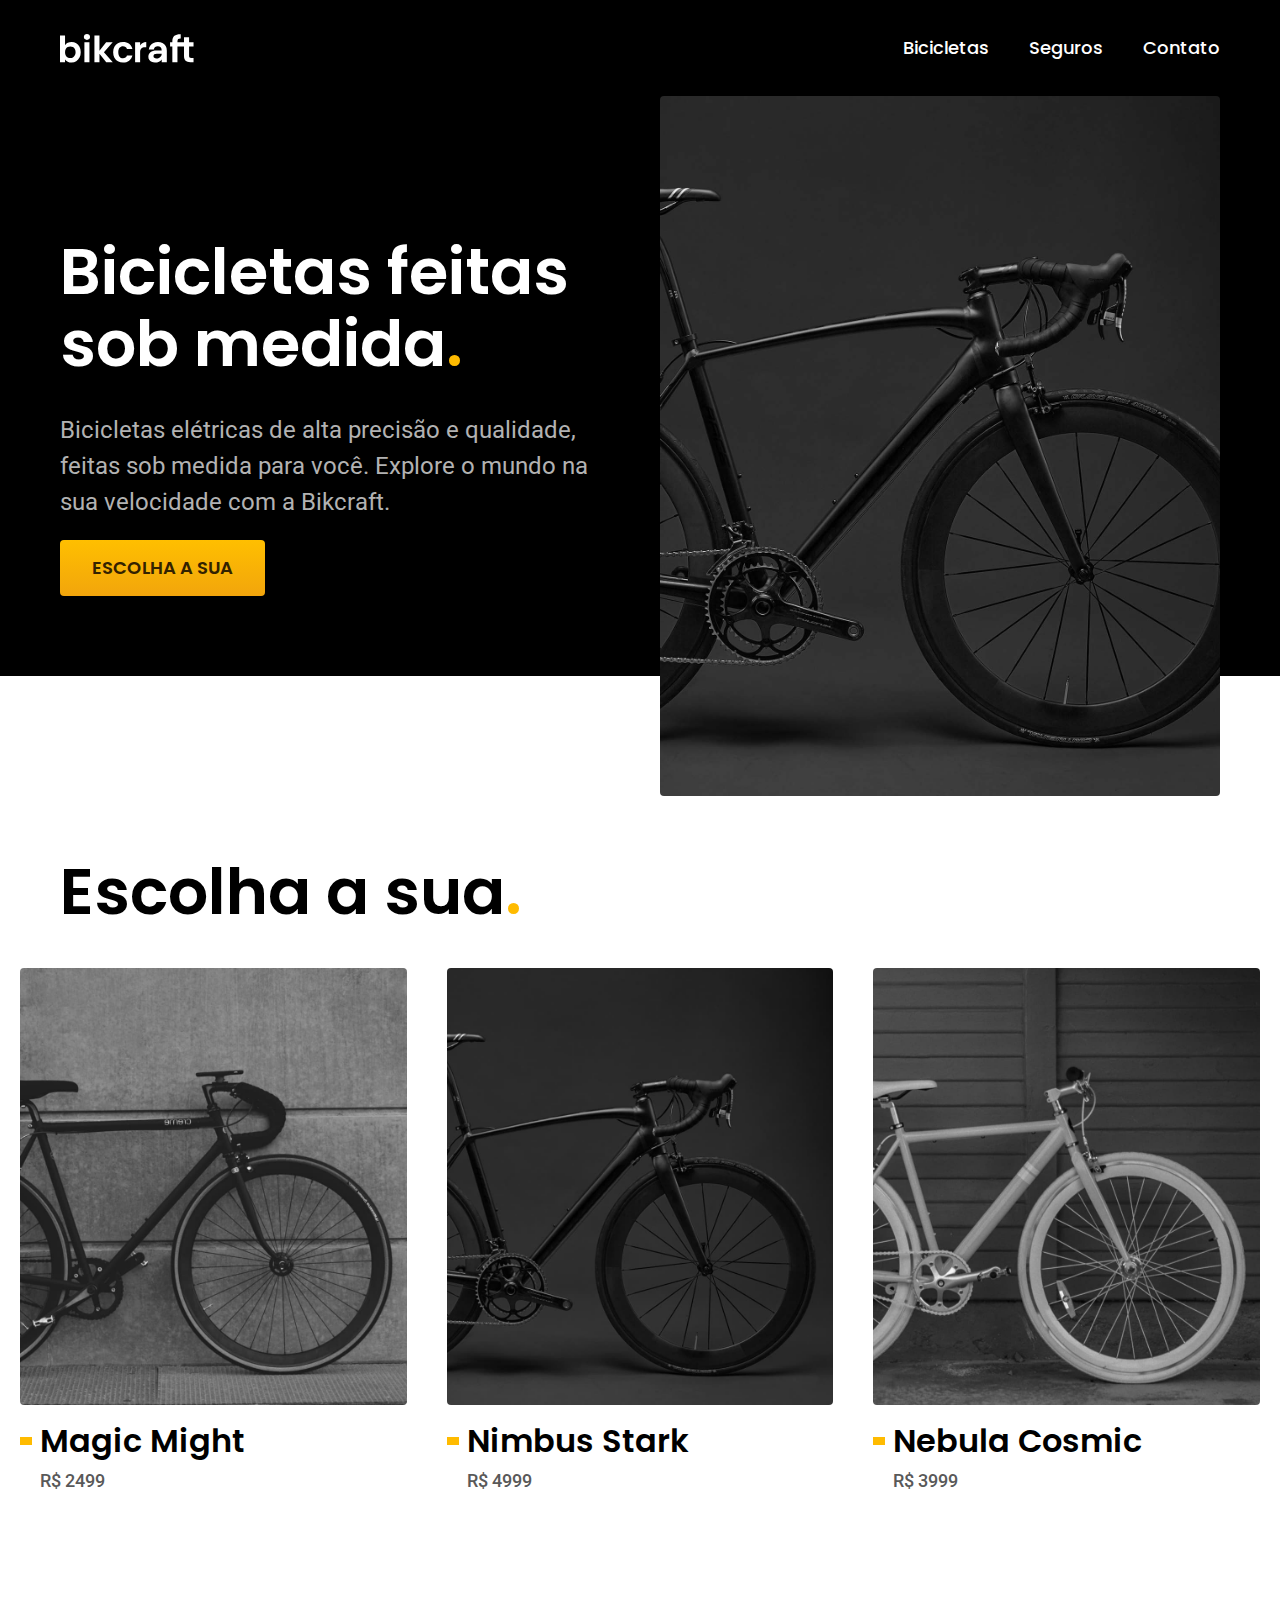
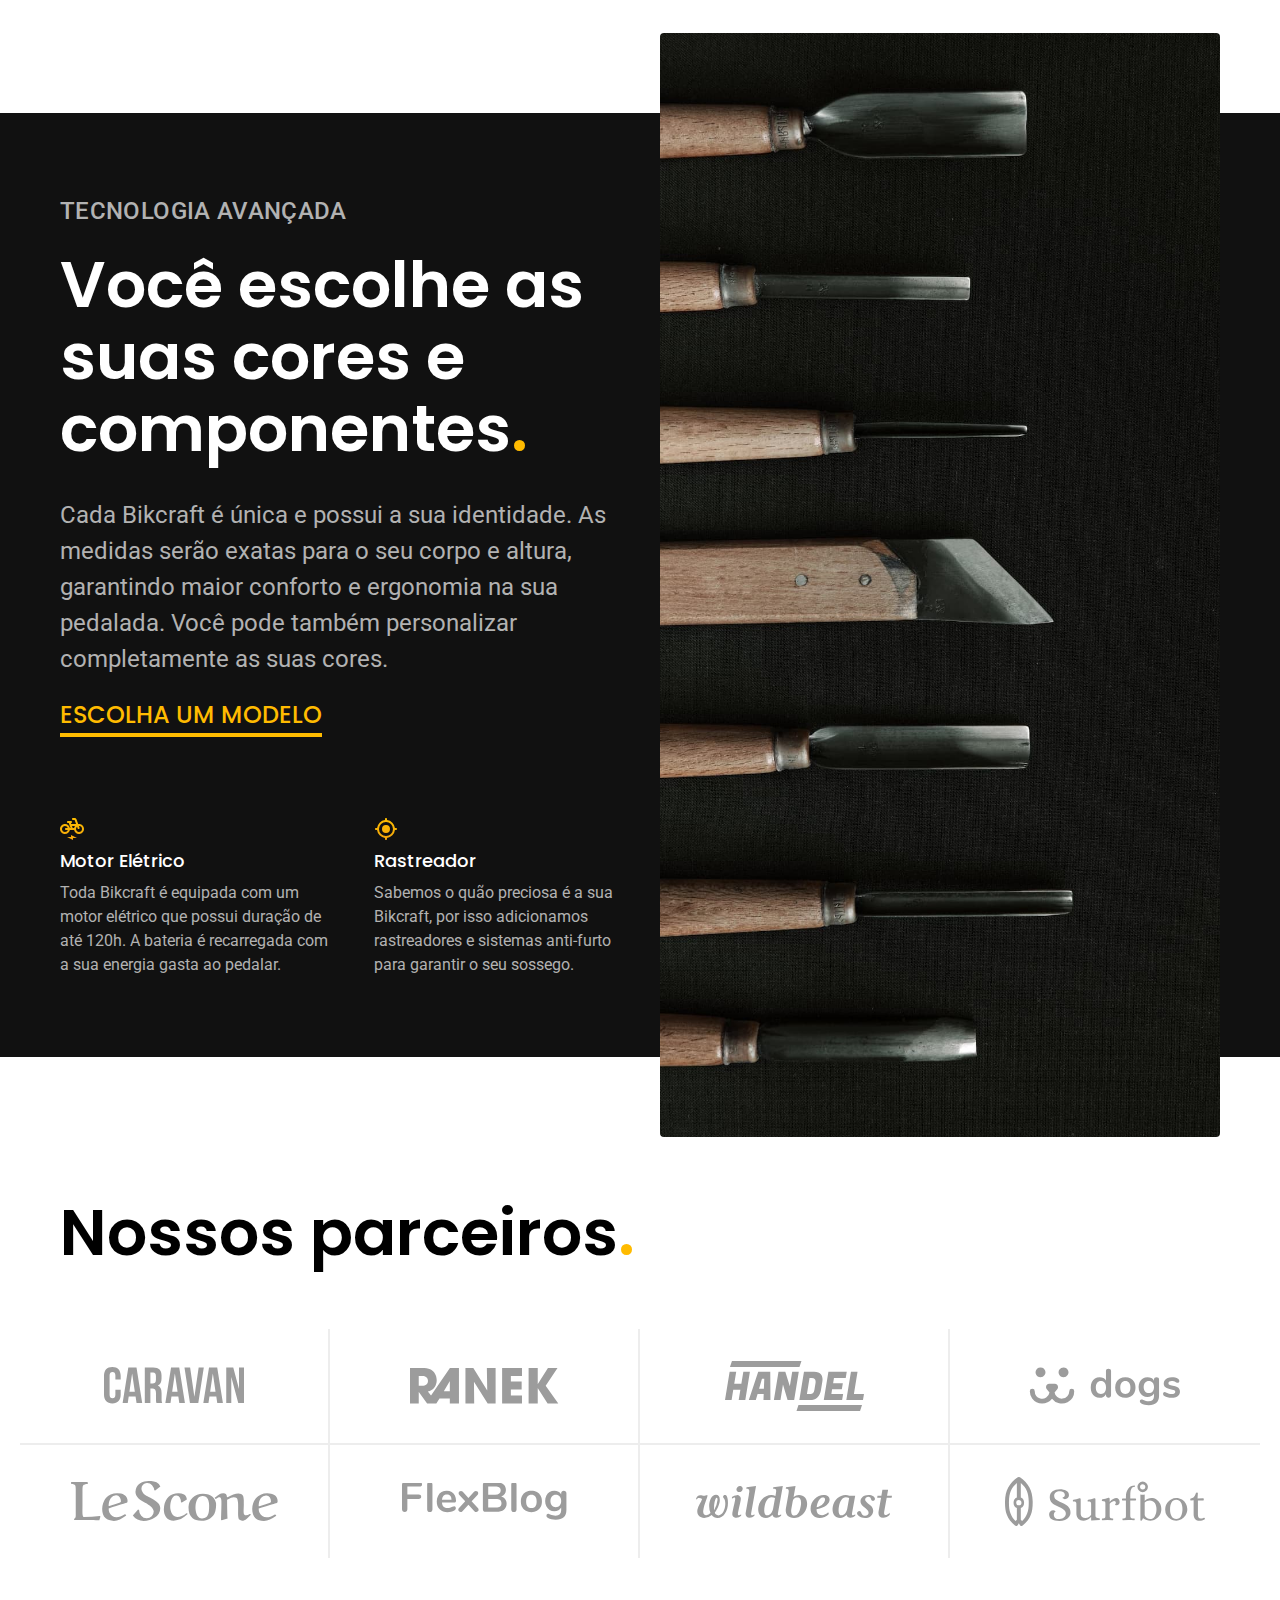
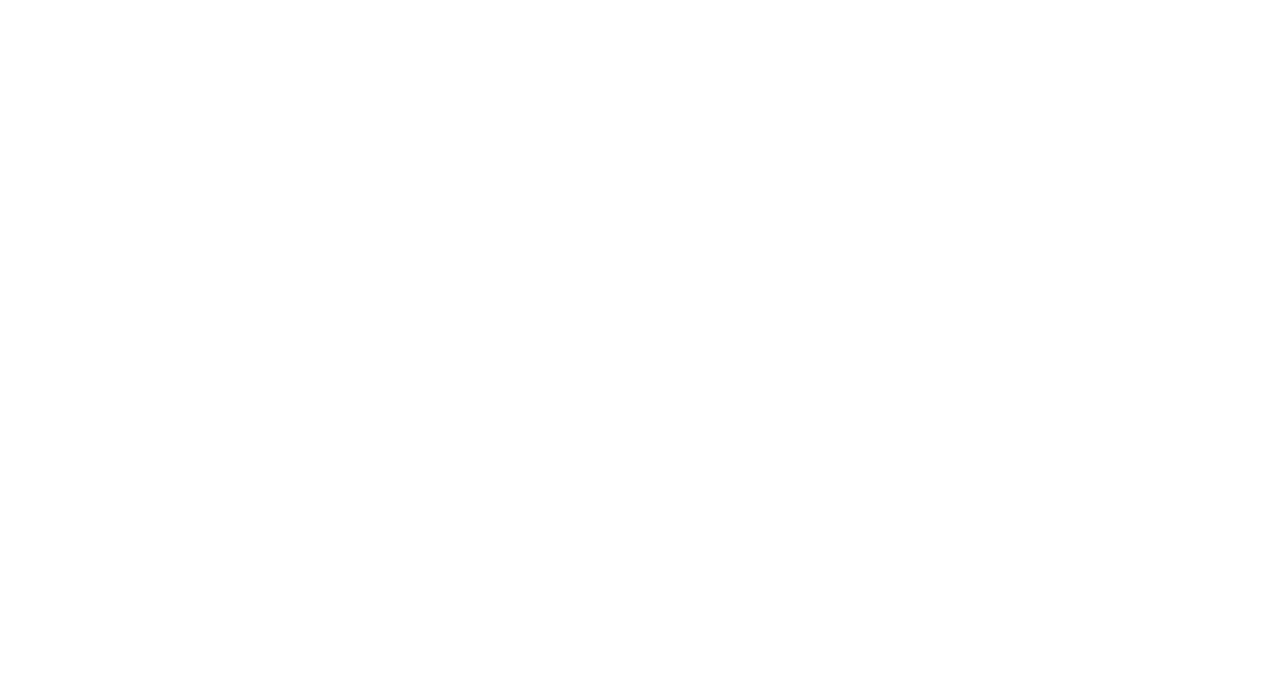
==== index.html @ 666e54af "finalização da seção parceiros e adição da folha partners.css" ====
<!DOCTYPE html>
<html lang="pt-br">
<head>
  <meta charset="UTF-8">
  <meta http-equiv="X-UA-Compatible" content="IE=edge">
  <meta name="viewport" content="width=device-width, initial-scale=1.0">

  <meta name="description" content="Bicicletas elétricas de alta precisão e qualidade, feitas sob medida para o cliente. Explore o mundo na sua velocidade com a Bikcraft.">
  <title>Bikcraft - Bicicletas Elétricas</title>


  <link rel="stylesheet" href="css/style.css">
  <link rel="preconnect" href="https://fonts.googleapis.com">
  <link rel="preconnect" href="https://fonts.gstatic.com" crossorigin>
  <link href="https://fonts.googleapis.com/css2?family=Poppins:wght@400;600&family=Roboto:wght@400;500&display=swap" rel="stylesheet">
</head>
<body>
  <header class="header--bg">
    <div class="header--container layout--alignment">
      <a href="./">
        <img class="header__logo" src="img/bikcraft.svg" alt="logo da marca Bikcraft">
      </a>
      <nav class="nav" aria-label="primaria">
        <ul class="nav__menu font-1-m color-0">
          <li><a class="nav__items" href="">Bicicletas</a></li>
          <li><a class="nav__items" href="">Seguros</a></li>
          <li><a class="nav__items" href="">Contato</a></li>
        </ul>
      </nav>
    </div>
  </header>

  <main class="main--bg">
    <div class="main--template layout--alignment">
      <div class="main__text">
        <h1 class="font-1-xxl color-0">Bicicletas feitas sob medida<span class="color-p1">.</span></h1>
        <p class="font-2-l color-5">Bicicletas elétricas de alta precisão e qualidade, feitas sob medida para você. Explore o mundo na sua velocidade com a Bikcraft.</p>
        <a class="button" href="#">Escolha a sua</a>
      </div>
      <!-- img diretamente no grid é problematico, comportamento diferente em browsers, sempre envolver com uma div ou picture -->
      <div class="main__image">
        <img src="img/fotos/introducao.jpg" alt="bicicleta elétrica preta">
      </div>
    </div>
  </main>

  <article class="bikescard">
    <h2 class="font-1-xxl layout--alignment">Escolha a sua<span class="color-p1">.</span></h2>

    <ul class="bikescard__list">
      <li>
        <a href="#">
          <img src="./img/bicicletas/magic-home.jpg" alt="bicicleta preta">
          <h3 class="font-1-xl">Magic Might</h3>
          <span class="font-2-m color-8">R$ 2499</span>
        </a>
      </li>
      <li>
        <a href="#">
          <img src="./img/bicicletas/nimbus-home.jpg" alt="bicicleta preta">
          <h3 class="font-1-xl">Nimbus Stark</h3>
          <span class="font-2-m color-8">R$ 4999</span>
        </a>
      </li>
      <li>
        <a href="#">
          <img src="./img/bicicletas/nebula-home.jpg" alt="bicicleta preta">
          <h3 class="font-1-xl">Nebula Cosmic</h3>
          <span class="font-2-m color-8">R$ 3999</span>
        </a>
      </li>
    </ul>
  </article>

  <article class="technology--bg">
    <div class="technology--grid layout--alignment">
      <div class="technology__content">
        <span class="font-2-l-b color-5">Tecnologia Avançada</span>
        <h2 class="font-1-xxl color-0">Você escolhe as suas cores e componentes<span class="color-p1">.</span></h2>
        <p class="font-2-l color-5">Cada Bikcraft é única e possui a sua identidade. As medidas serão exatas para o seu corpo e altura, garantindo maior conforto e ergonomia na sua pedalada. Você pode também personalizar completamente as suas cores.</p>
        <a href="#" class="content__link font-1-l color-p1">Escolha um modelo</a>
        <div class="content__benefits">
          <div>
            <img src="img/icones/eletrica.svg" alt="">
            <h3 class="font-1-m color-0">Motor Elétrico</h3>
            <p class="font-2-s color-5">Toda Bikcraft é equipada com um motor elétrico que possui duração de até 120h. A bateria é recarregada com a sua energia gasta ao pedalar.</p>
          </div>
          <div>
            <img src="img/icones/rastreador.svg" alt="">
            <h3 class="font-1-m color-0">Rastreador</h3>
            <p class="font-2-s color-5">Sabemos o quão preciosa é a sua Bikcraft, por isso adicionamos rastreadores e sistemas anti-furto para garantir o seu sossego.</p>
          </div>
        </div>
      </div>

      <div class="technology__img">
        <img src="img/fotos/tecnologia.jpg" alt="">
      </div>
    </div>
  </article>

  <section class="partners">
    <h2 class="font-1-xxl layout--alignment">Nossos parceiros<span class="color-p1">.</span></h2>

    <ul>
      <li><img src="img/parceiros/caravan.svg" alt="a marca caravan"></li>
      <li><img src="img/parceiros/ranek.svg" alt="a marca ranek"></li>
      <li><img src="img/parceiros/handel.svg" alt="a marca handel"></li>
      <li><img src="img/parceiros/dogs.svg" alt="a marca dogs"></li>
      <li><img src="img/parceiros/lescone.svg" alt="a marca lescone"></li>
      <li><img src="img/parceiros/flexblog.svg" alt="a marca flexblog"></li>
      <li><img src="img/parceiros/wildbeast.svg" alt="a marca wildbeast"></li>
      <li><img src="img/parceiros/surfbot.svg" alt="a marca surfbot"></li>
    </ul>
  </section>

  <section>
    
  </section>
  
</body>
</html>
---- css/style.css ----
/* Utilitários */
@import url(./utilities/colors.css);
@import url(./utilities/typography.css);
@import url(./utilities/components.css);

/* global */
@import url(./global/global.css);
@import url(./global/header.css);

/* Página index */
@import url(./home/main.css);
@import url(./home/technology.css);
@import url(home/partners.css);

/* lista de bicicletas a venda */
@import url(./bikes/bikes-list.css);
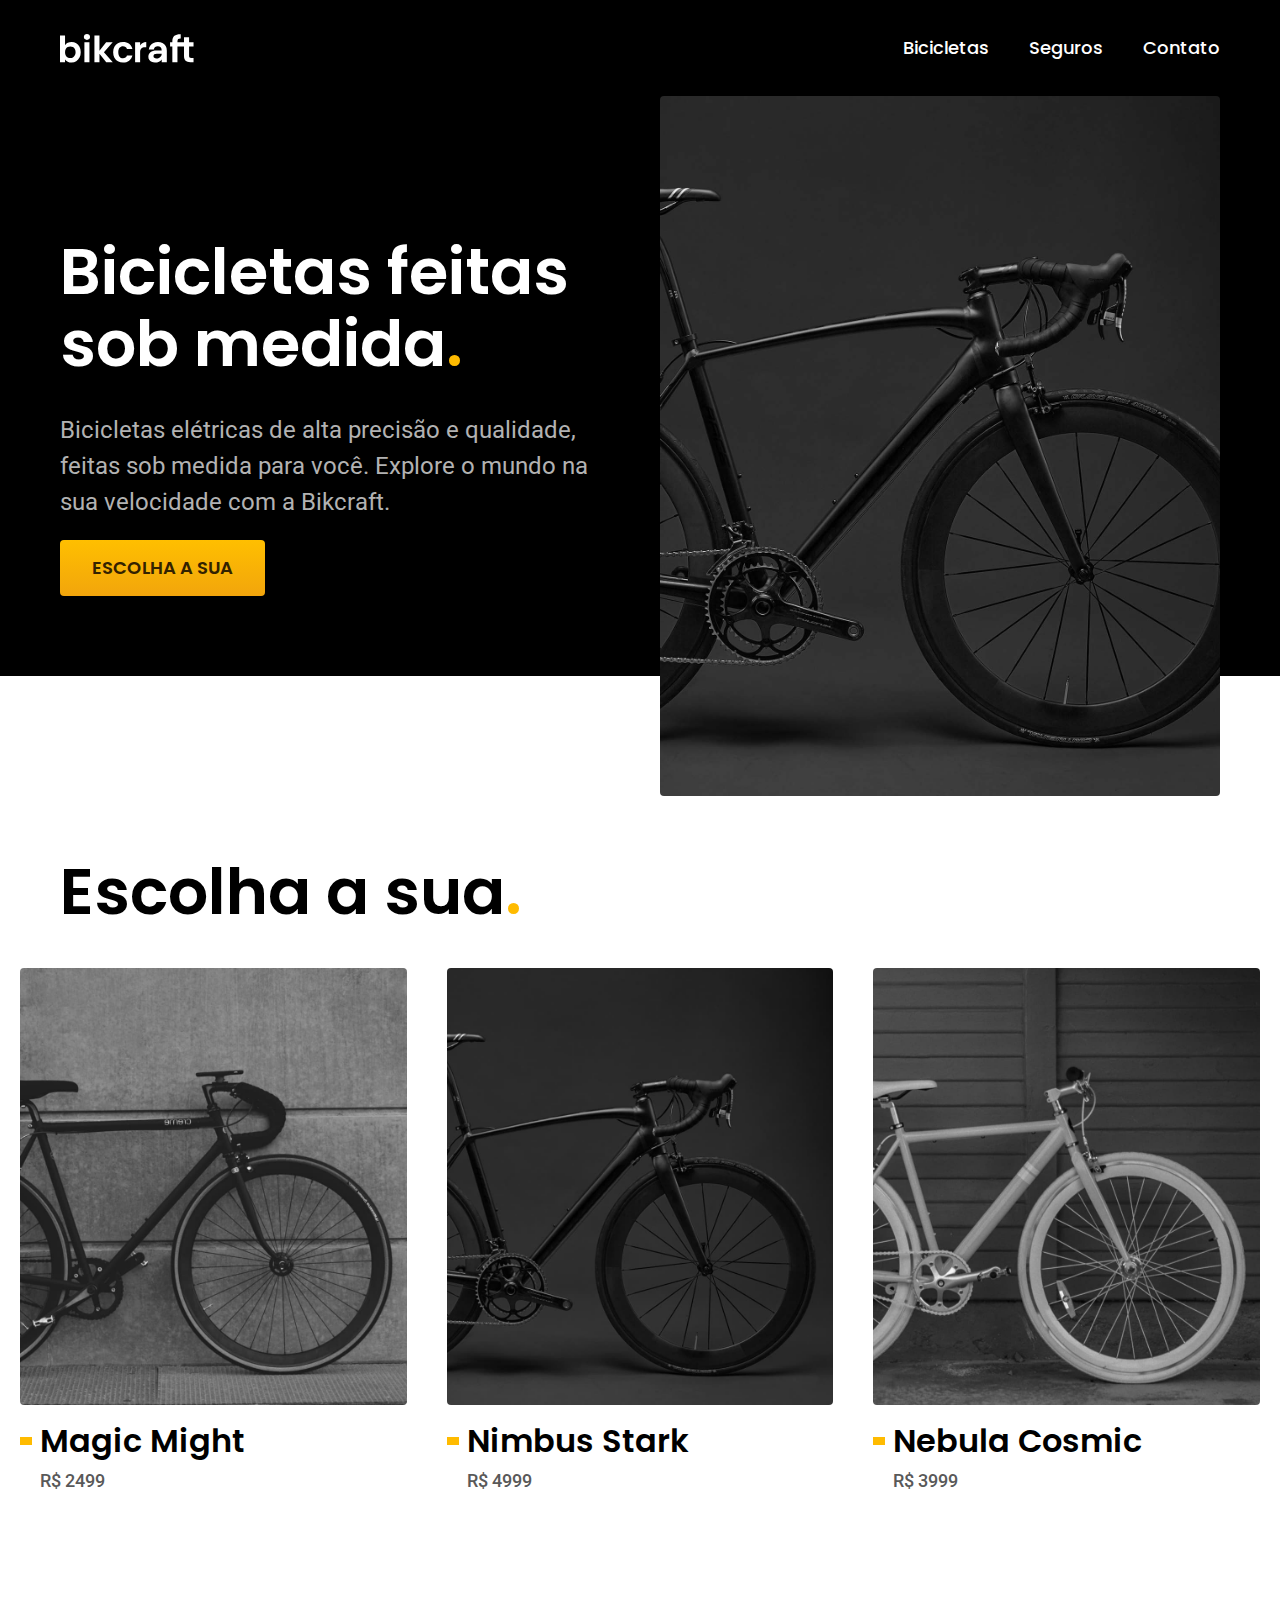
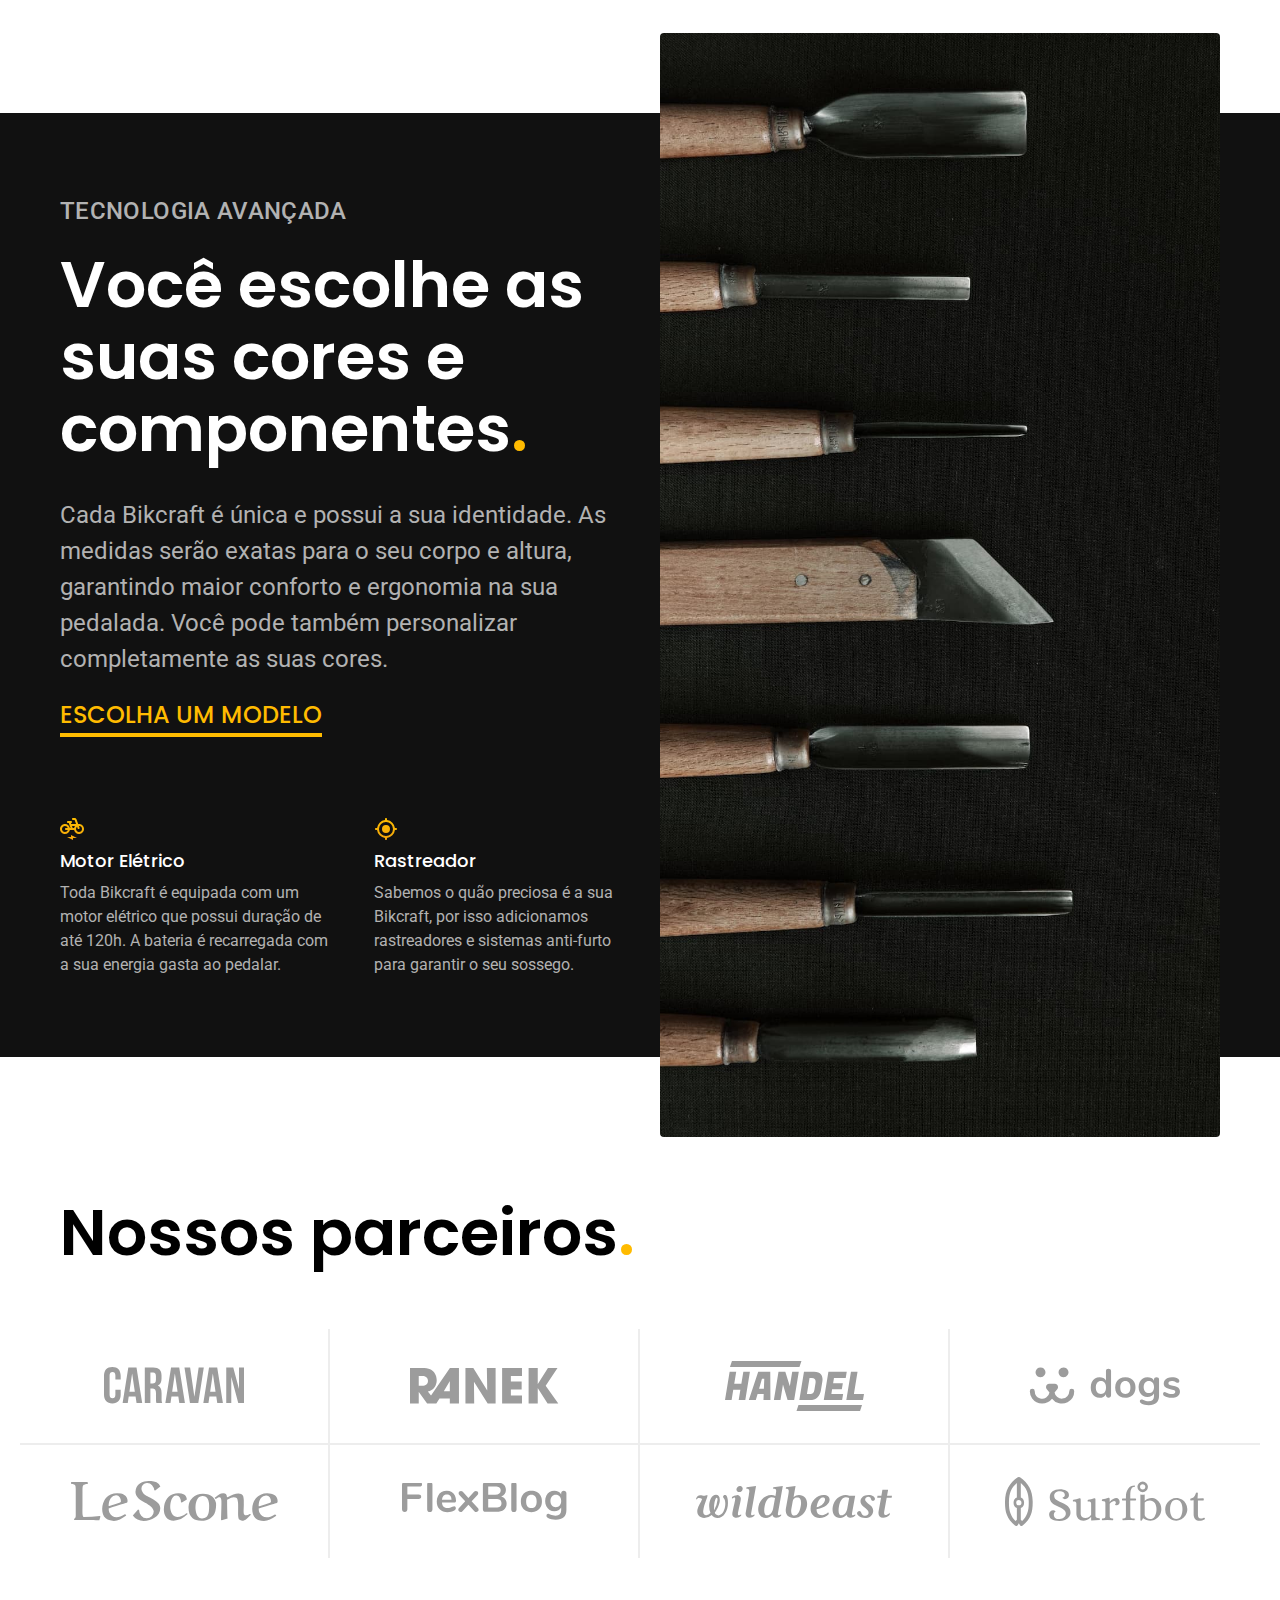
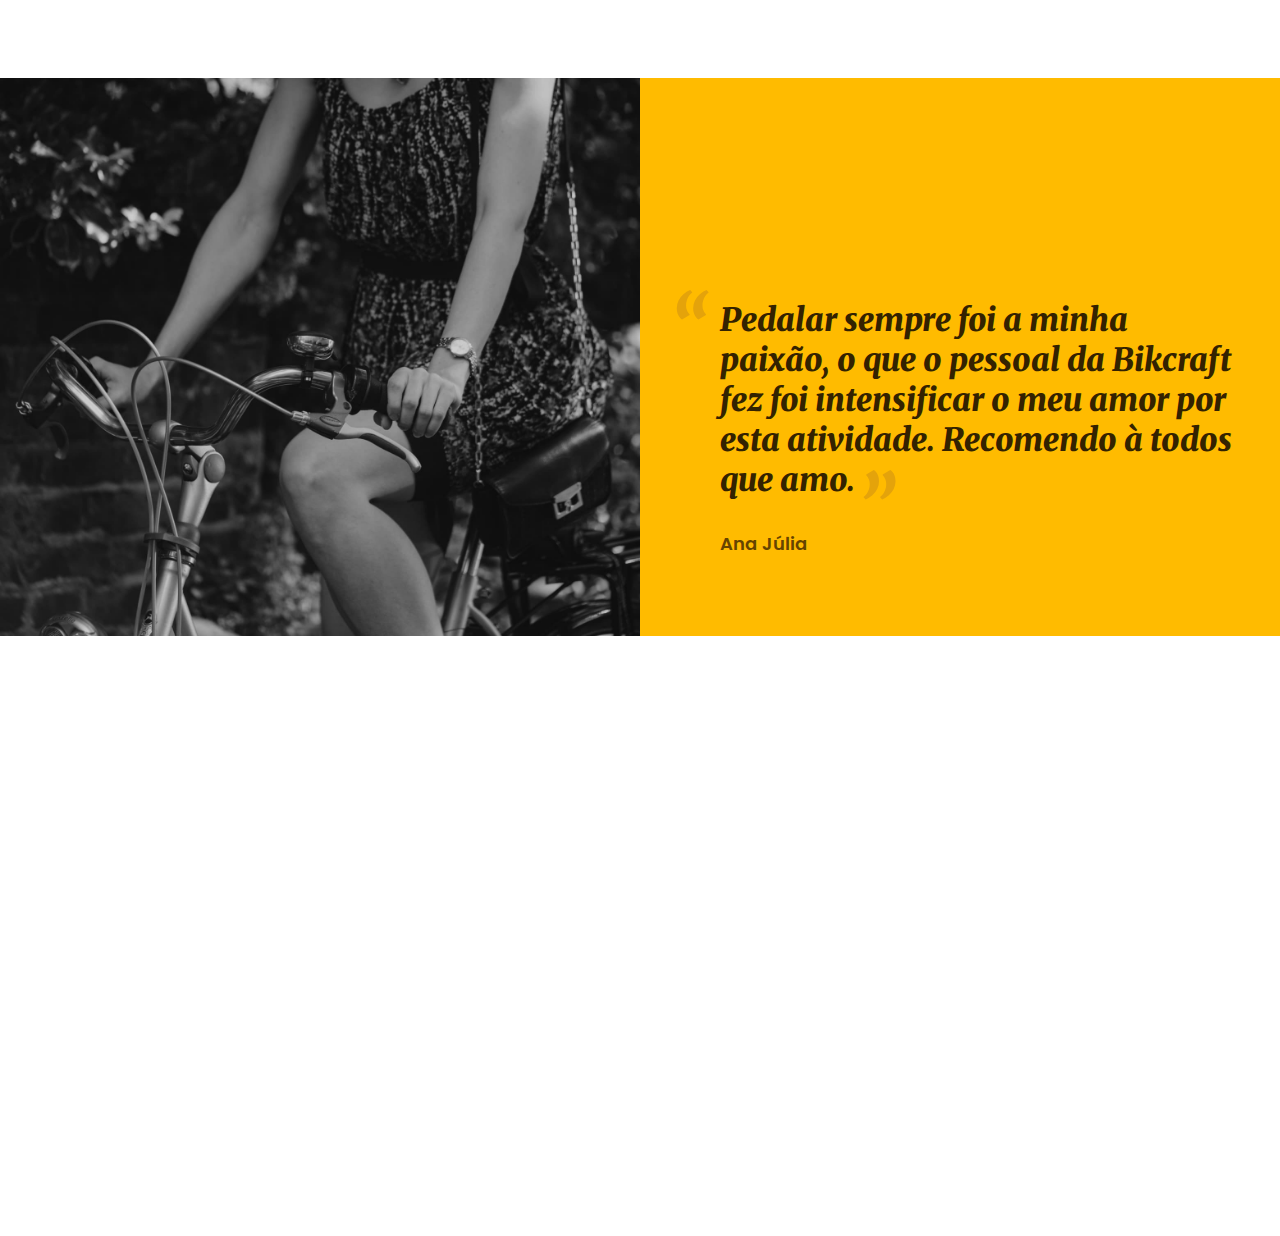
==== commit 0dbdf015: "adição da seção de depoimento e criação da folha css para a mesma" ====
--- a/index.html
+++ b/index.html
@@ -12,7 +12,7 @@
   <link rel="stylesheet" href="css/style.css">
   <link rel="preconnect" href="https://fonts.googleapis.com">
   <link rel="preconnect" href="https://fonts.gstatic.com" crossorigin>
-  <link href="https://fonts.googleapis.com/css2?family=Poppins:wght@400;600&family=Roboto:wght@400;500&display=swap" rel="stylesheet">
+  <link href="https://fonts.googleapis.com/css2?family=Merriweather:ital,wght@1,900&family=Poppins:wght@400;600&family=Roboto:wght@400;500&display=swap" rel="stylesheet">
 </head>
 <body>
   <header class="header--bg">
@@ -114,8 +114,18 @@
     </ul>
   </section>
 
-  <section>
-    
+  <section class="statement" aria-label="depoimento">
+    <div>
+      <img src="img/fotos/depoimento.jpg" alt="Pessoa pedalando em uma bicicleta bikcraft">
+    </div>
+    <div class="statement__content">
+      <blockquote class="font-1-xl color-p5">
+        <p>
+          Pedalar sempre foi a minha paixão, o que o pessoal da Bikcraft fez foi intensificar o meu amor por esta atividade. Recomendo à todos que amo.
+        </p>
+      </blockquote>
+      <span class="font-1-m-b color-p4">Ana Júlia</span>
+    </div>
   </section>
   
 </body>
--- a/css/style.css
+++ b/css/style.css
@@ -1,19 +1,20 @@
-/* Utilitários */
-@import url(./utilities/colors.css);
-@import url(./utilities/typography.css);
-@import url(./utilities/components.css);
+/* Utilitários e componentes */
+@import url(utilities/colors.css);
+@import url(utilities/typography.css);
+@import url(utilities/components.css);
 
 /* global */
-@import url(./global/global.css);
-@import url(./global/header.css);
+@import url(global/global.css);
+@import url(global/header.css);
 
 /* Página index */
-@import url(./home/main.css);
-@import url(./home/technology.css);
+@import url(home/main.css);
+@import url(home/technology.css);
 @import url(home/partners.css);
+@import url(home/statement.css);
 
 /* lista de bicicletas a venda */
-@import url(./bikes/bikes-list.css);
+@import url(bikes/bikes-list.css);
 
 
 
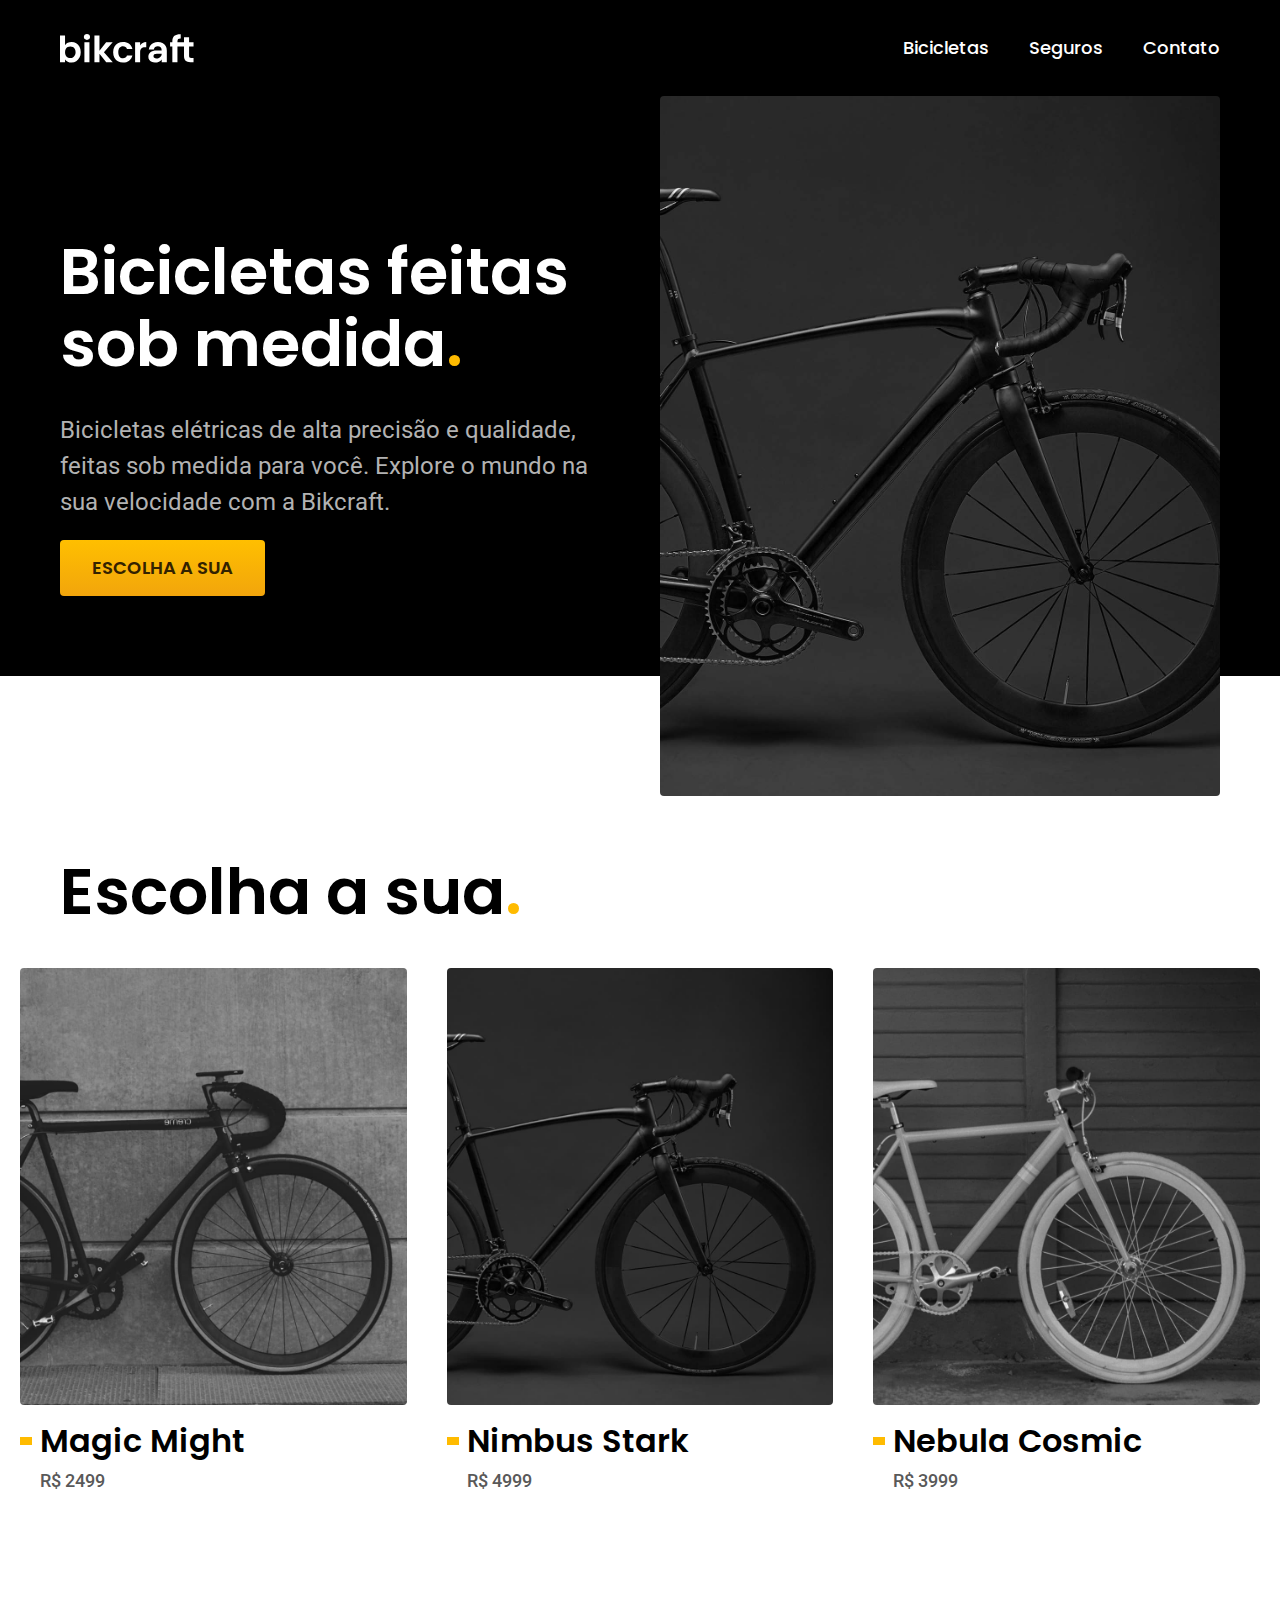
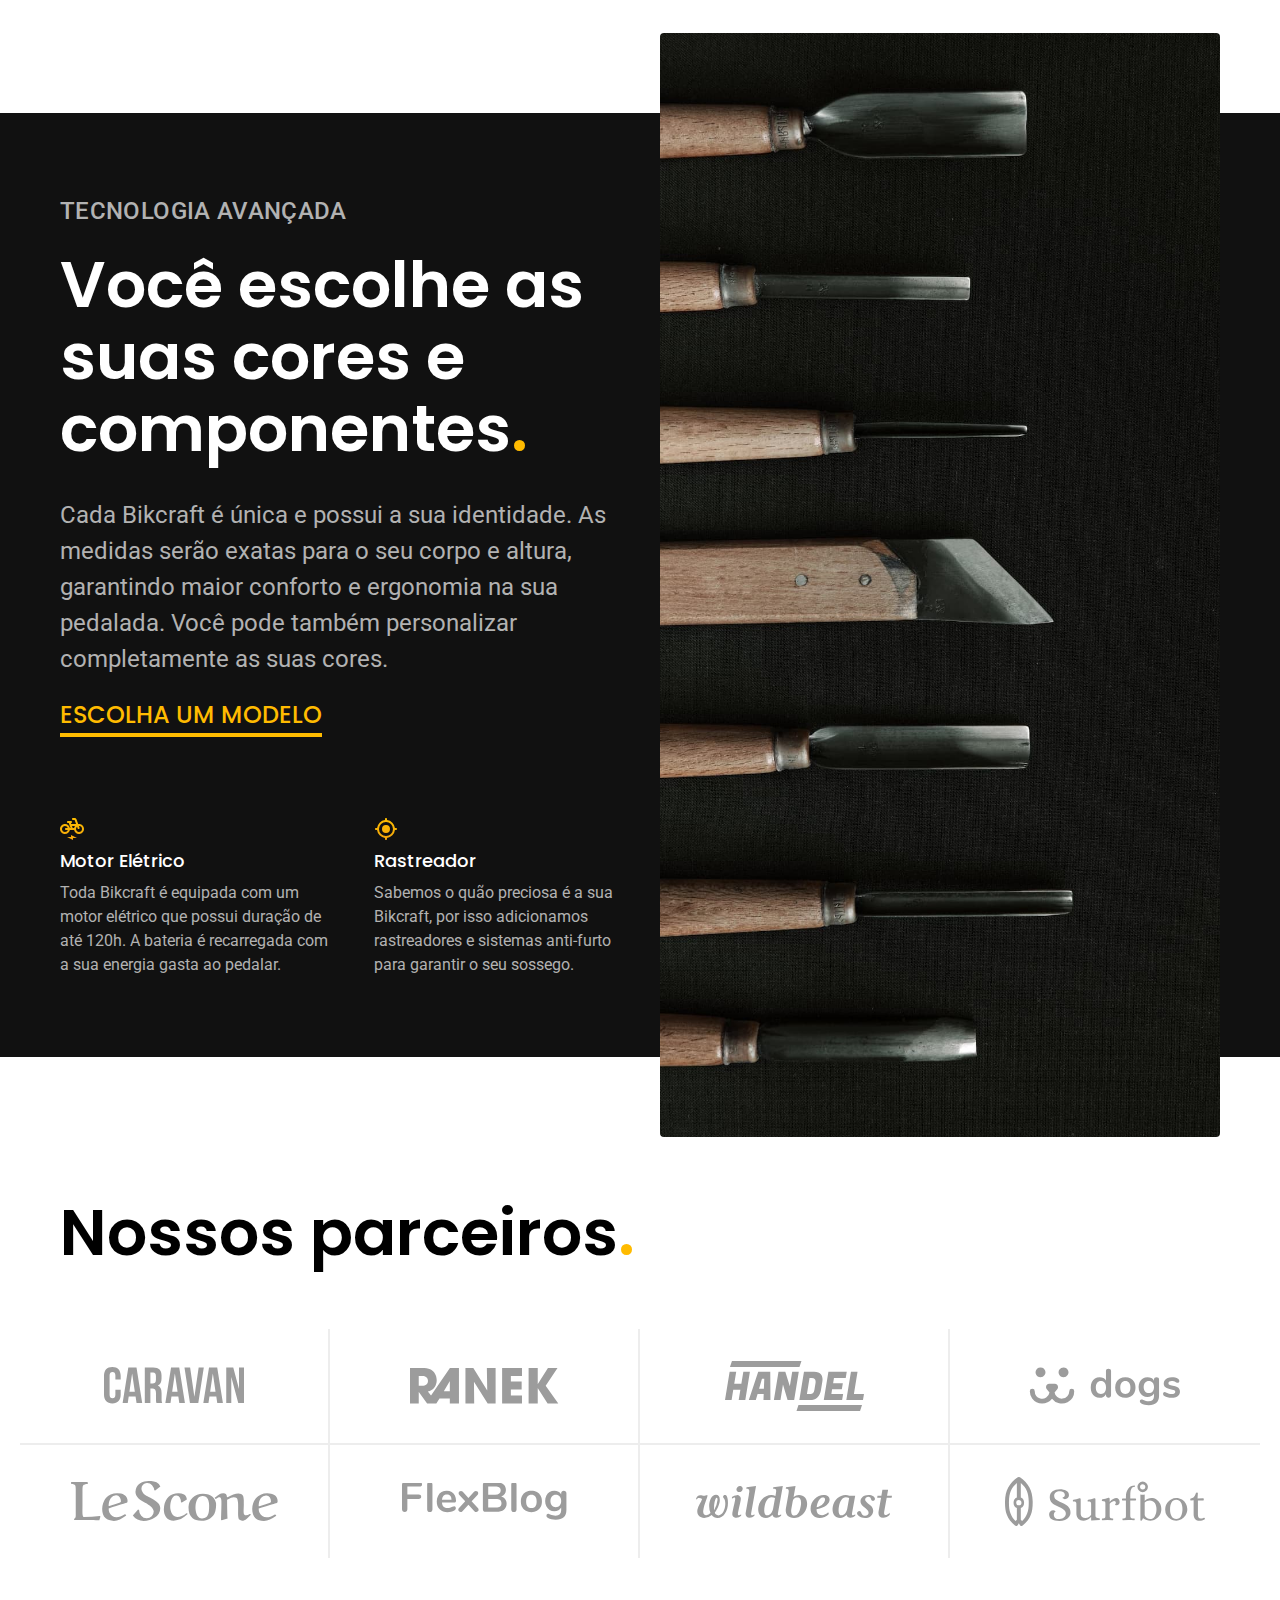
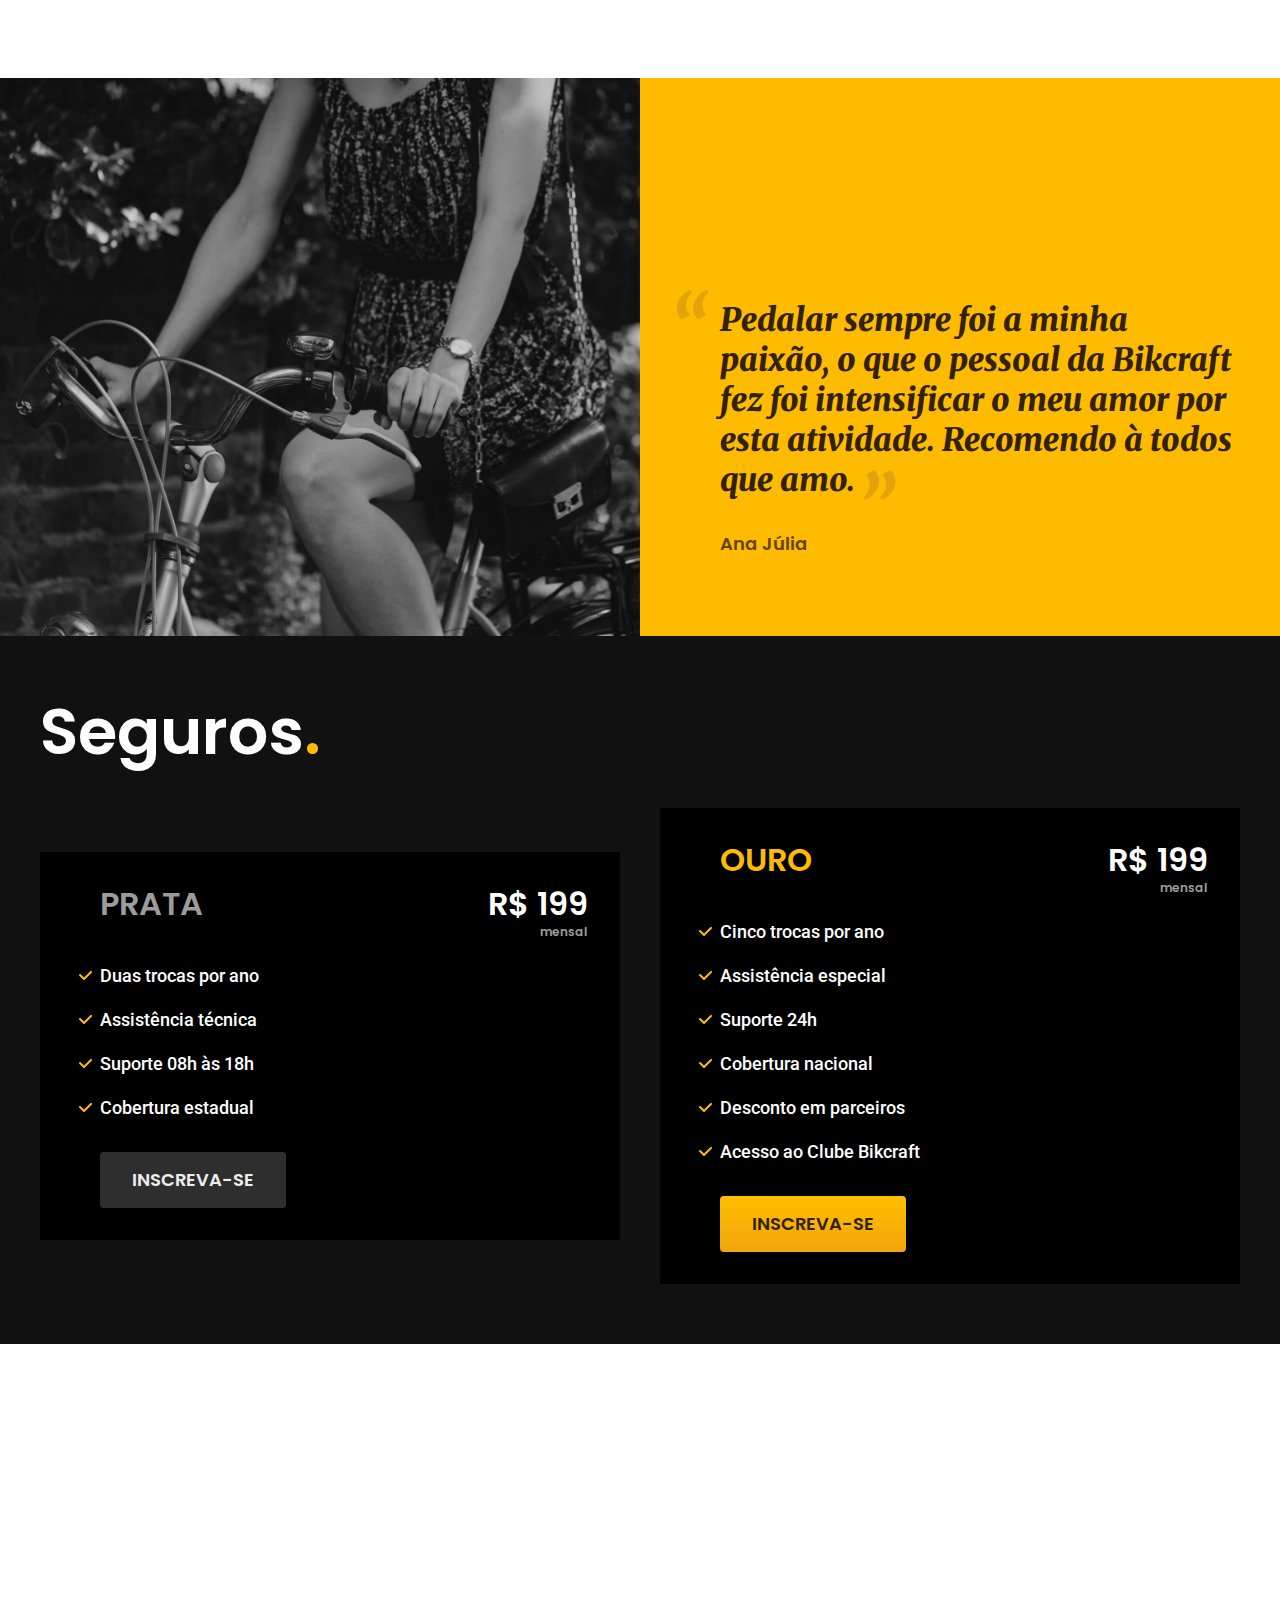
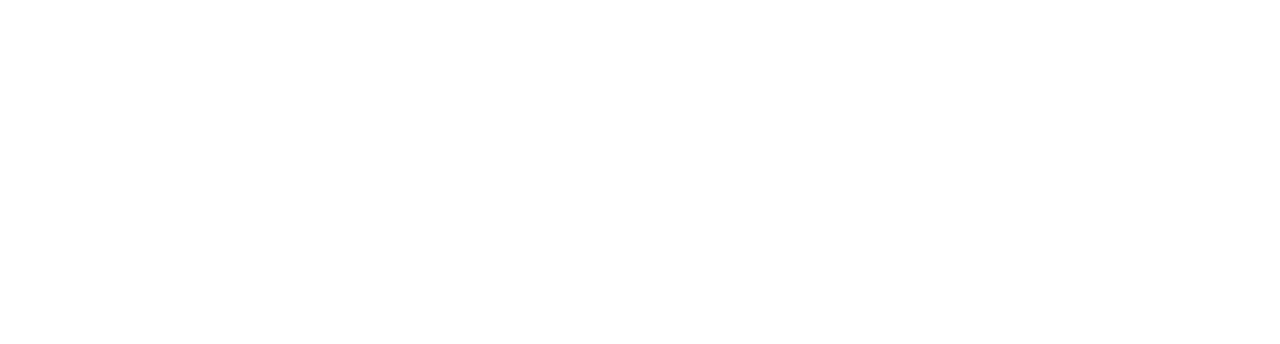
==== commit fd874bd9: "finalização da parte de seguros do index.html e criação de folha insurance.css(seguro)" ====
--- a/index.html
+++ b/index.html
@@ -127,6 +127,37 @@
       <span class="font-1-m-b color-p4">Ana Júlia</span>
     </div>
   </section>
+
+  <article class="insurance--bg">
+    <div class="insurance layout--alignment">
+      <h2 class="font-1-xxl color-0">Seguros<span class="color-p1">.</span></h2>
+      <div class="insurance__card">
+        <h3 class="font-1-xl color-6">Prata</h3>
+        <span class="font-1-xl color-0">R$ 199 <span class="font-1-xs color-6">mensal</span></span>
+        <ul class="font-2-m color-0">
+          <li>Duas trocas por ano</li>
+          <li>Assistência técnica</li>
+          <li>Suporte 08h às 18h</li>
+          <li>Cobertura estadual</li>
+        </ul>
+        <a class="button second" href="">Inscreva-se</a>
+      </div>
+
+      <div class="insurance__card">
+        <h3 class="font-1-xl color-p1">Ouro</h3>
+        <span class="font-1-xl color-0">R$ 199 <span class="font-1-xs color-6">mensal</span></span>
+        <ul class="font-2-m color-0">
+          <li>Cinco trocas por ano</li>
+          <li>Assistência especial</li>
+          <li>Suporte 24h</li>
+          <li>Cobertura nacional</li>
+          <li>Desconto em parceiros</li>
+          <li>Acesso ao Clube Bikcraft</li>
+        </ul>
+        <a class="button" href="">Inscreva-se</a>
+      </div>
+    </div>
+  </article>
   
 </body>
 </html>--- a/css/style.css
+++ b/css/style.css
@@ -16,5 +16,8 @@
 /* lista de bicicletas a venda */
 @import url(bikes/bikes-list.css);
 
+/* seguros de biciletas */
+@import url(insurance/insurances.css);
 
 
+
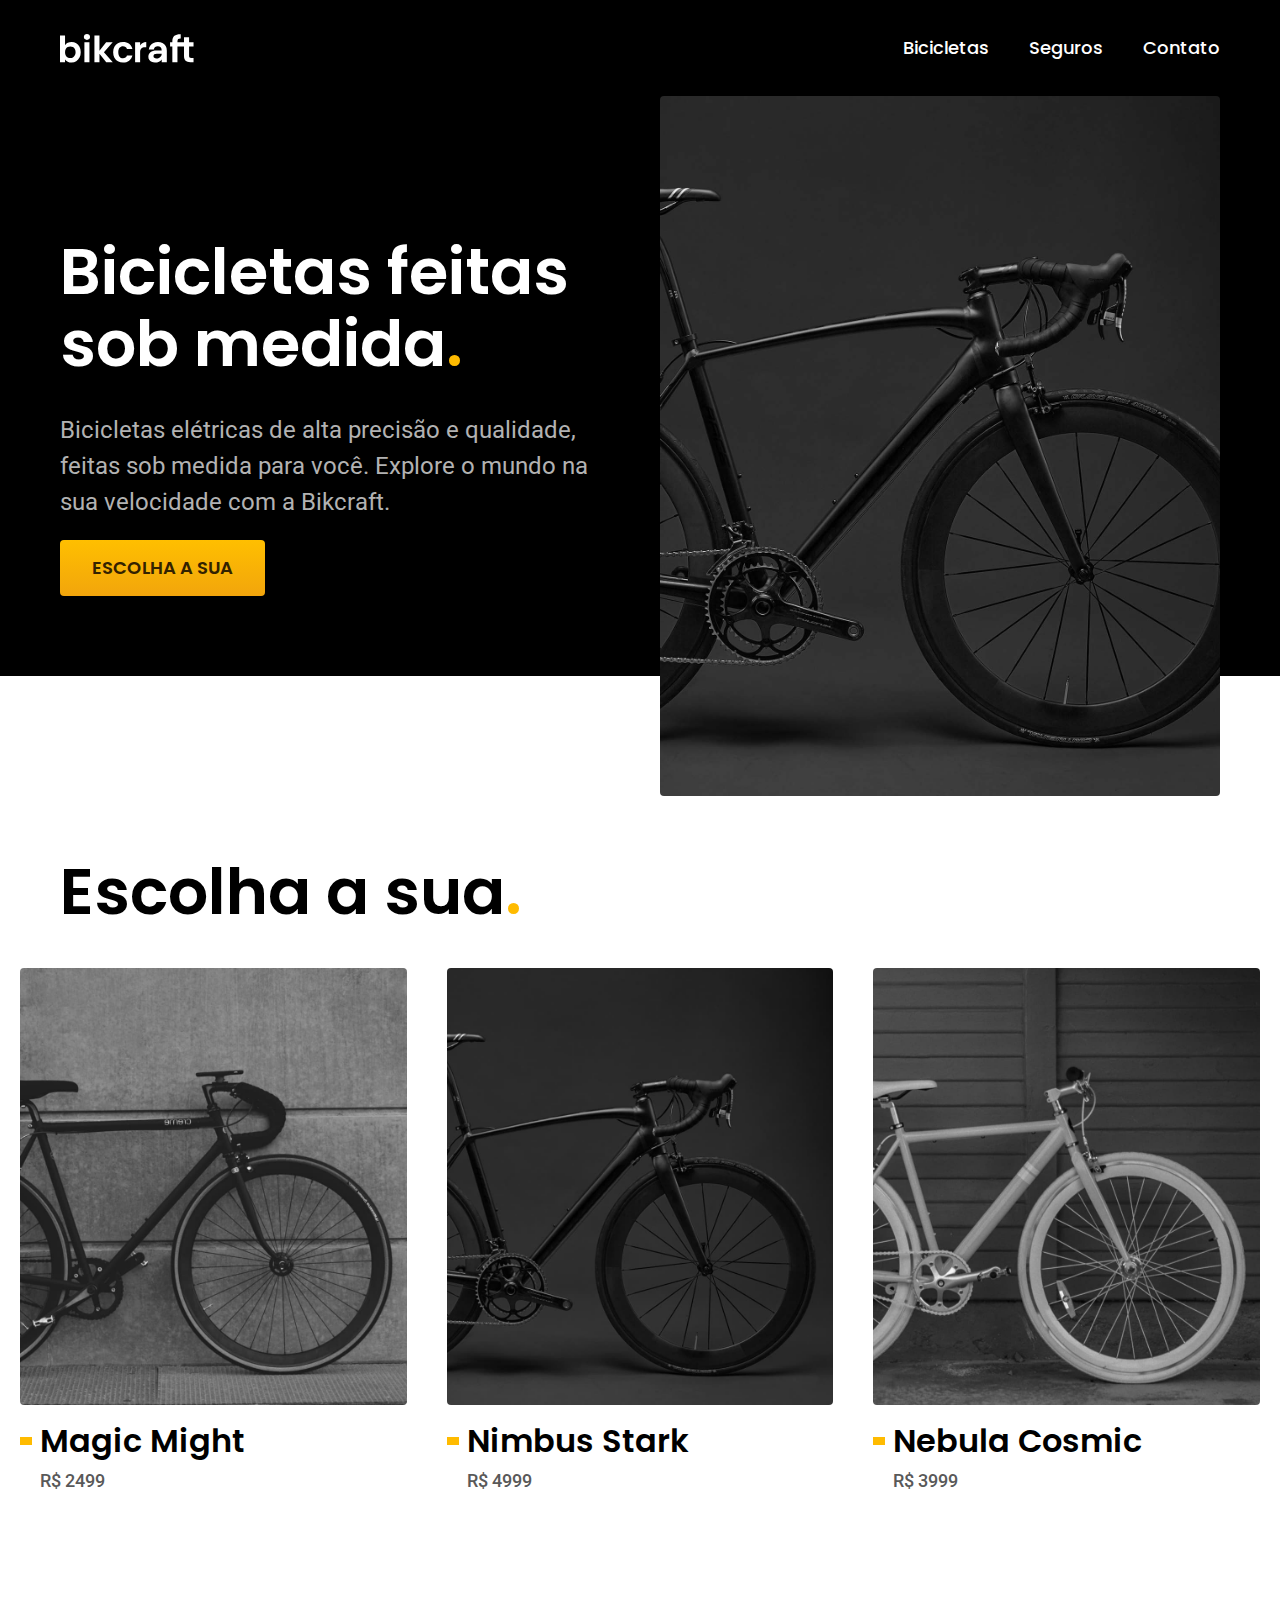
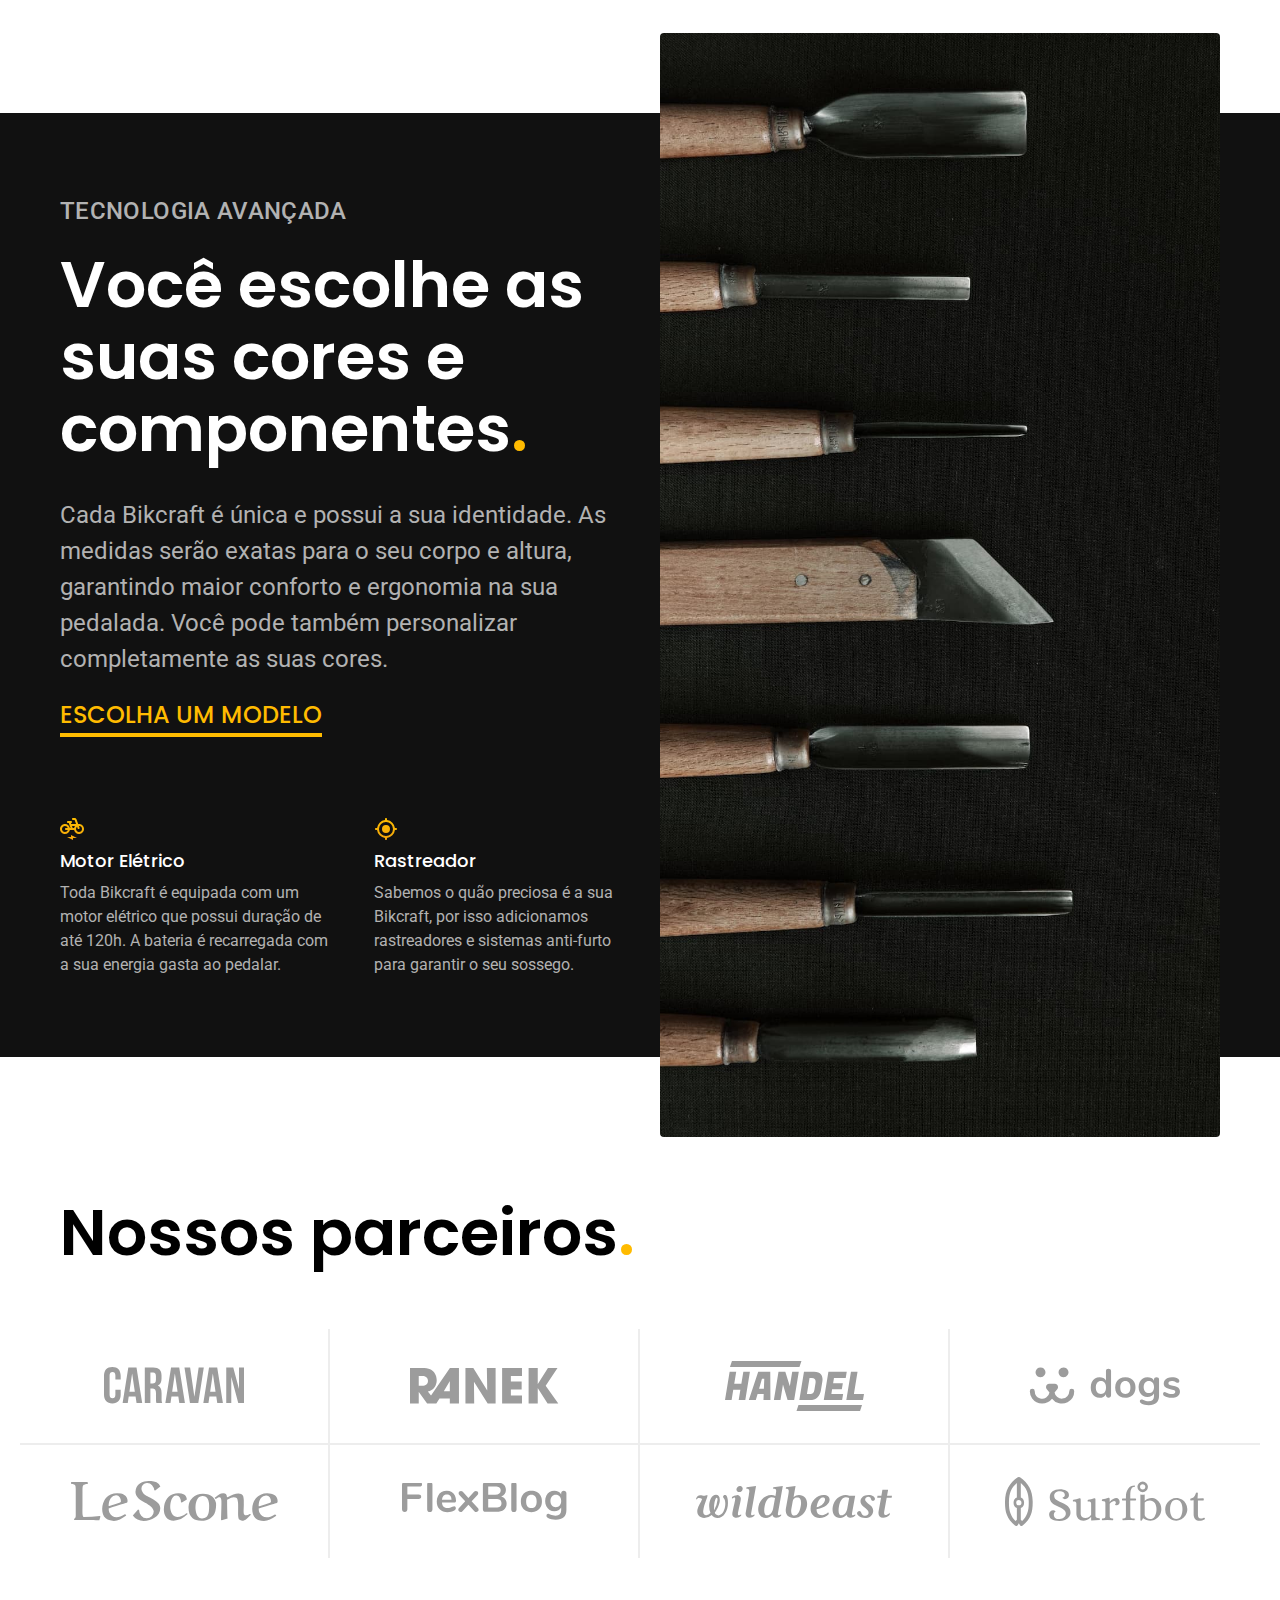
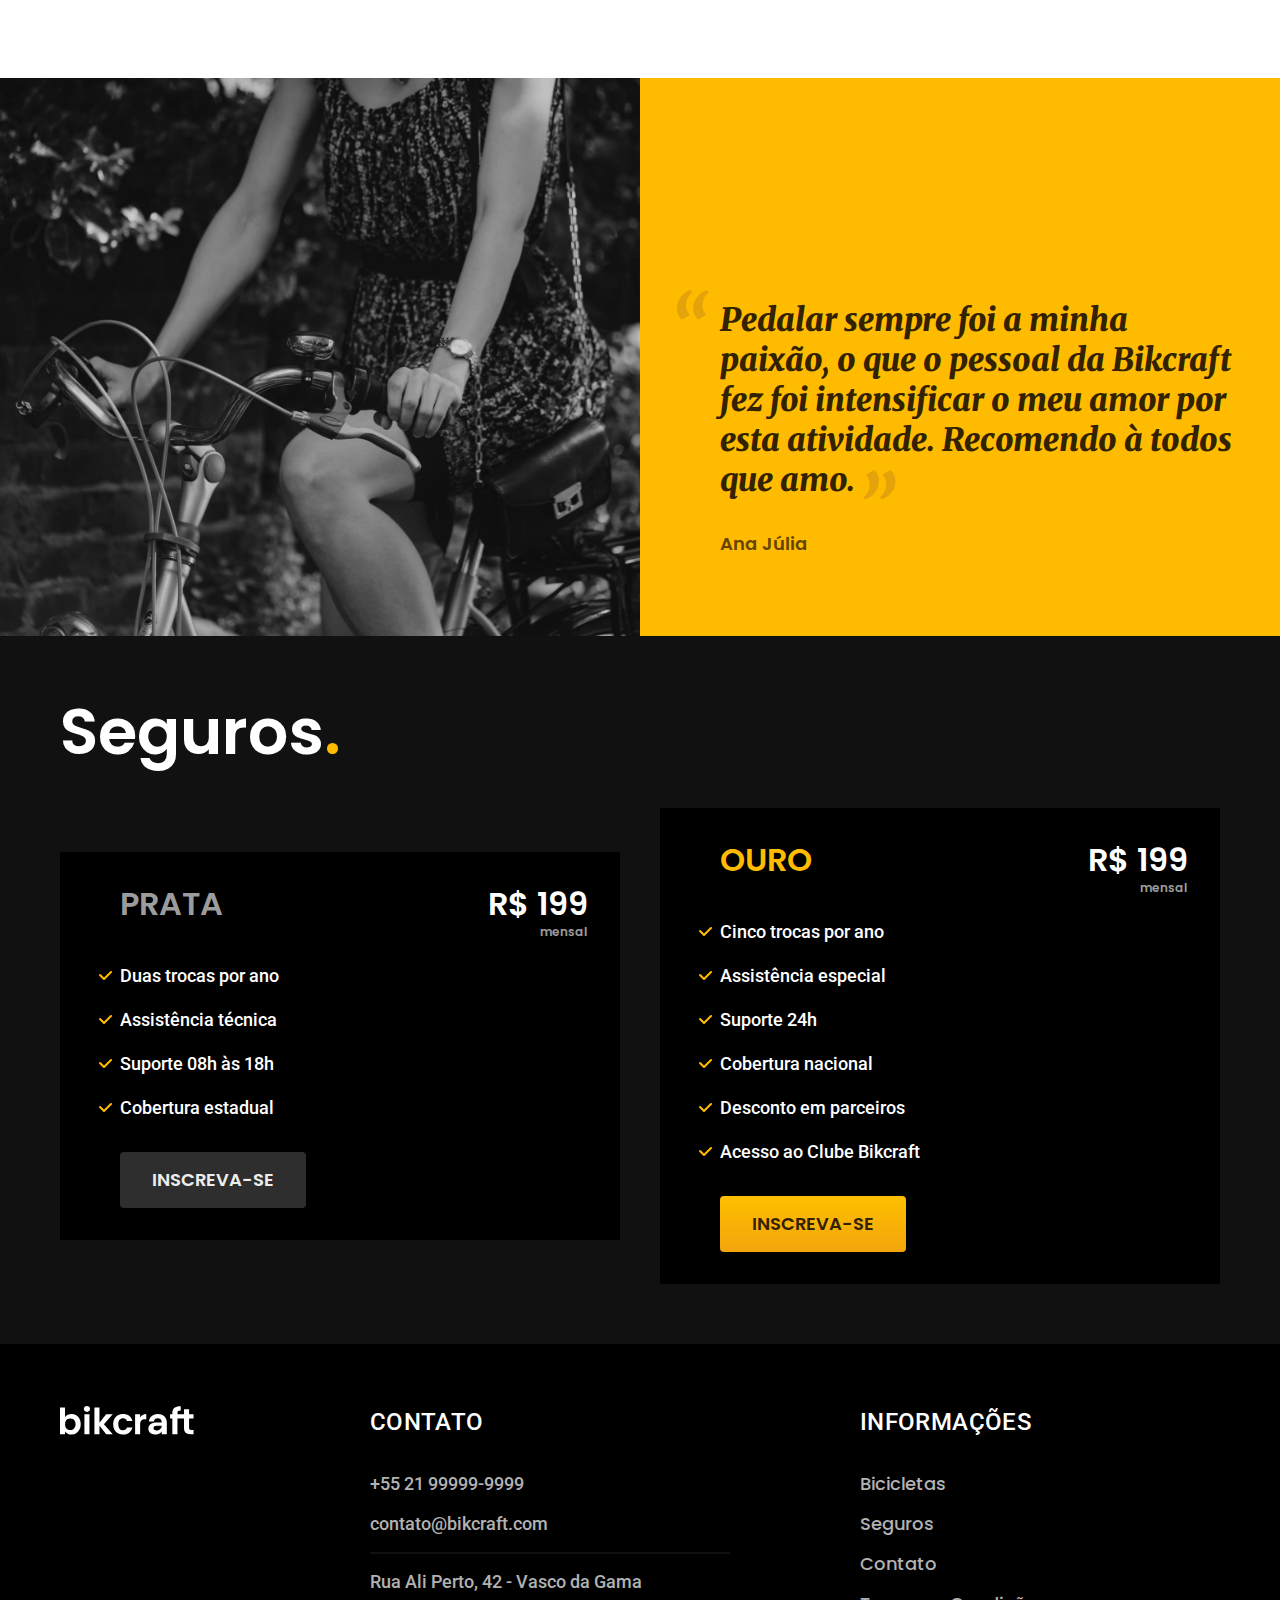
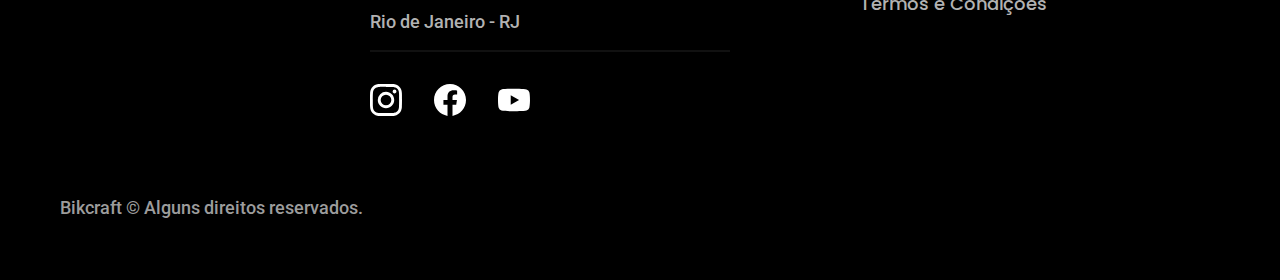
==== commit 162278d7: "finalização do footer e criação da folha global footer.css" ====
--- a/index.html
+++ b/index.html
@@ -158,6 +158,44 @@
       </div>
     </div>
   </article>
+
+  <footer class="footer--bg">
+    <div class="footer layout--alignment">
+      <img src="img/bikcraft.svg" alt="Bikcraft">
+      <div class="footer__contact">
+        <h3 class="font-2-l-b color-0">Contato</h3>
+        <ul class="font-2-m color-5">
+          <li><a href="tel:+5521999999999">+55 21 99999-9999</a></li>
+          <li><a href="mailto:contato@bikcraft.com">contato@bikcraft.com</a></li>
+          <li>Rua Ali Perto, 42 - Vasco da Gama</li>
+          <li>Rio de Janeiro - RJ</li>
+        </ul>
+        <div class="footer__social">
+          <a href="./">
+            <img src="img/redes/instagram.svg" alt="instagram">
+          </a>
+          <a href="./">
+            <img src="img/redes/facebook.svg" alt="Facebook">
+          </a>
+          <a href="./">
+            <img src="img/redes/youtube.svg" alt="Youtube">
+          </a>
+        </div>
+      </div>
+      <div class="footer__info">
+        <h3 class="font-2-l-b color-0">Informações</h3>
+        <nav>
+          <ul class="font-1-m color-5">
+            <li><a href="">Bicicletas</a></li>
+          <li><a href="">Seguros</a></li>
+          <li><a href="">Contato</a></li>
+          <li><a href="">Termos e Condições</a></li>
+          </ul>
+        </nav>
+      </div>
+      <p class="footer__copy font-2-m color-6">Bikcraft © Alguns direitos reservados.</p>
+    </div>
+  </footer>
   
 </body>
 </html>--- a/css/style.css
+++ b/css/style.css
@@ -6,6 +6,7 @@
 /* global */
 @import url(global/global.css);
 @import url(global/header.css);
+@import url(global/footer.css);
 
 /* Página index */
 @import url(home/main.css);
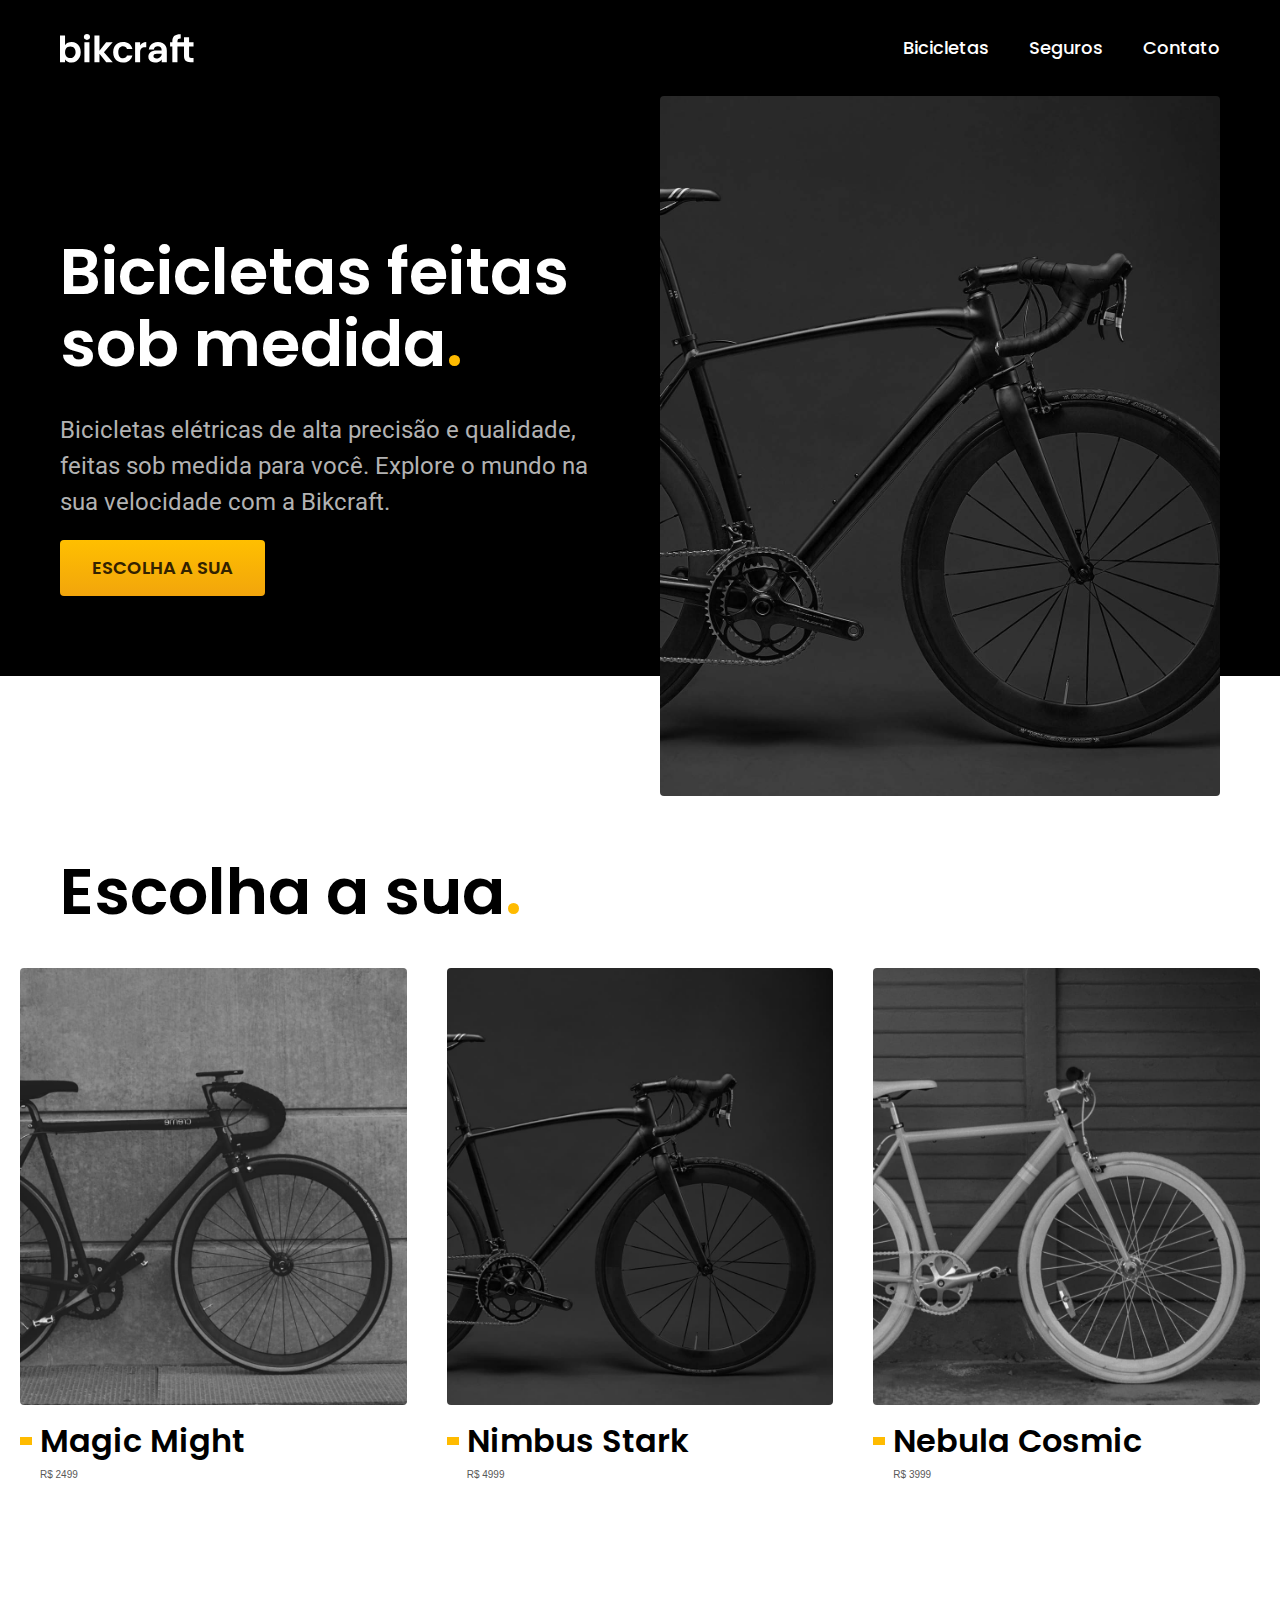
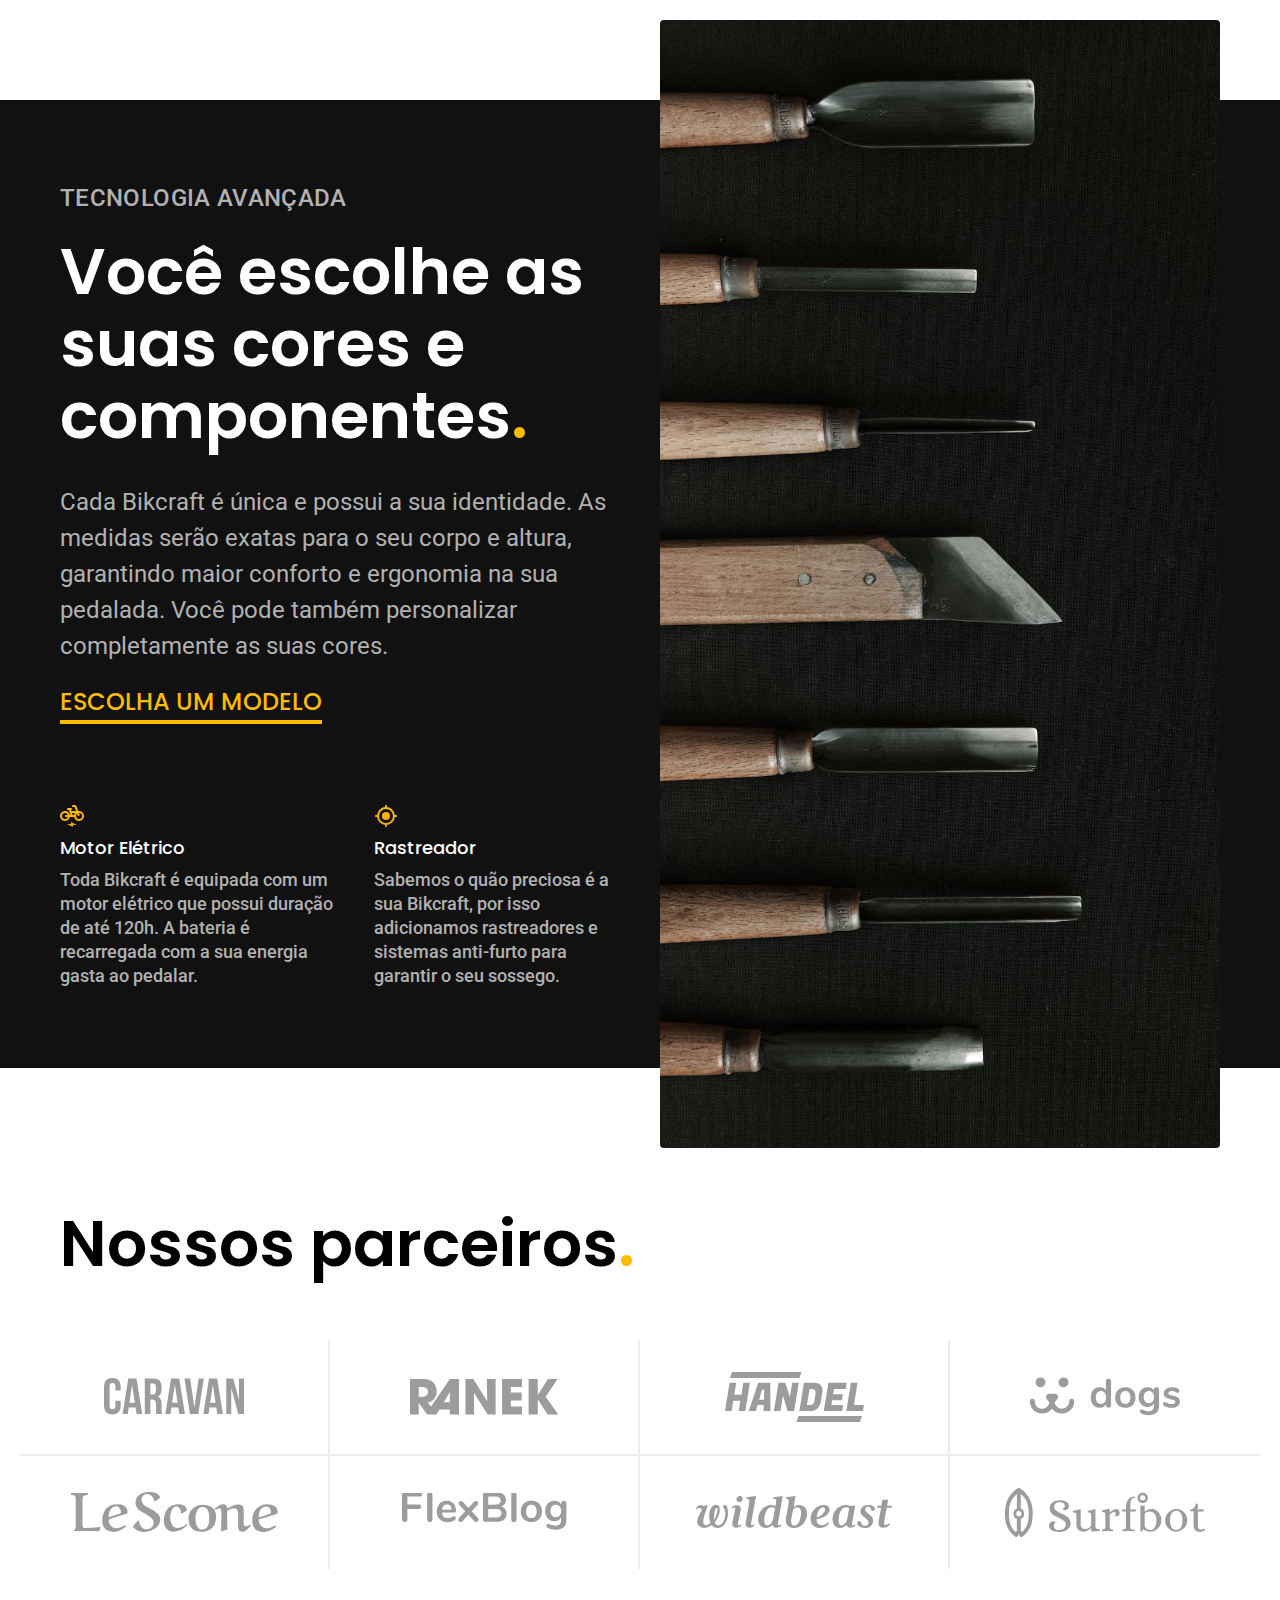
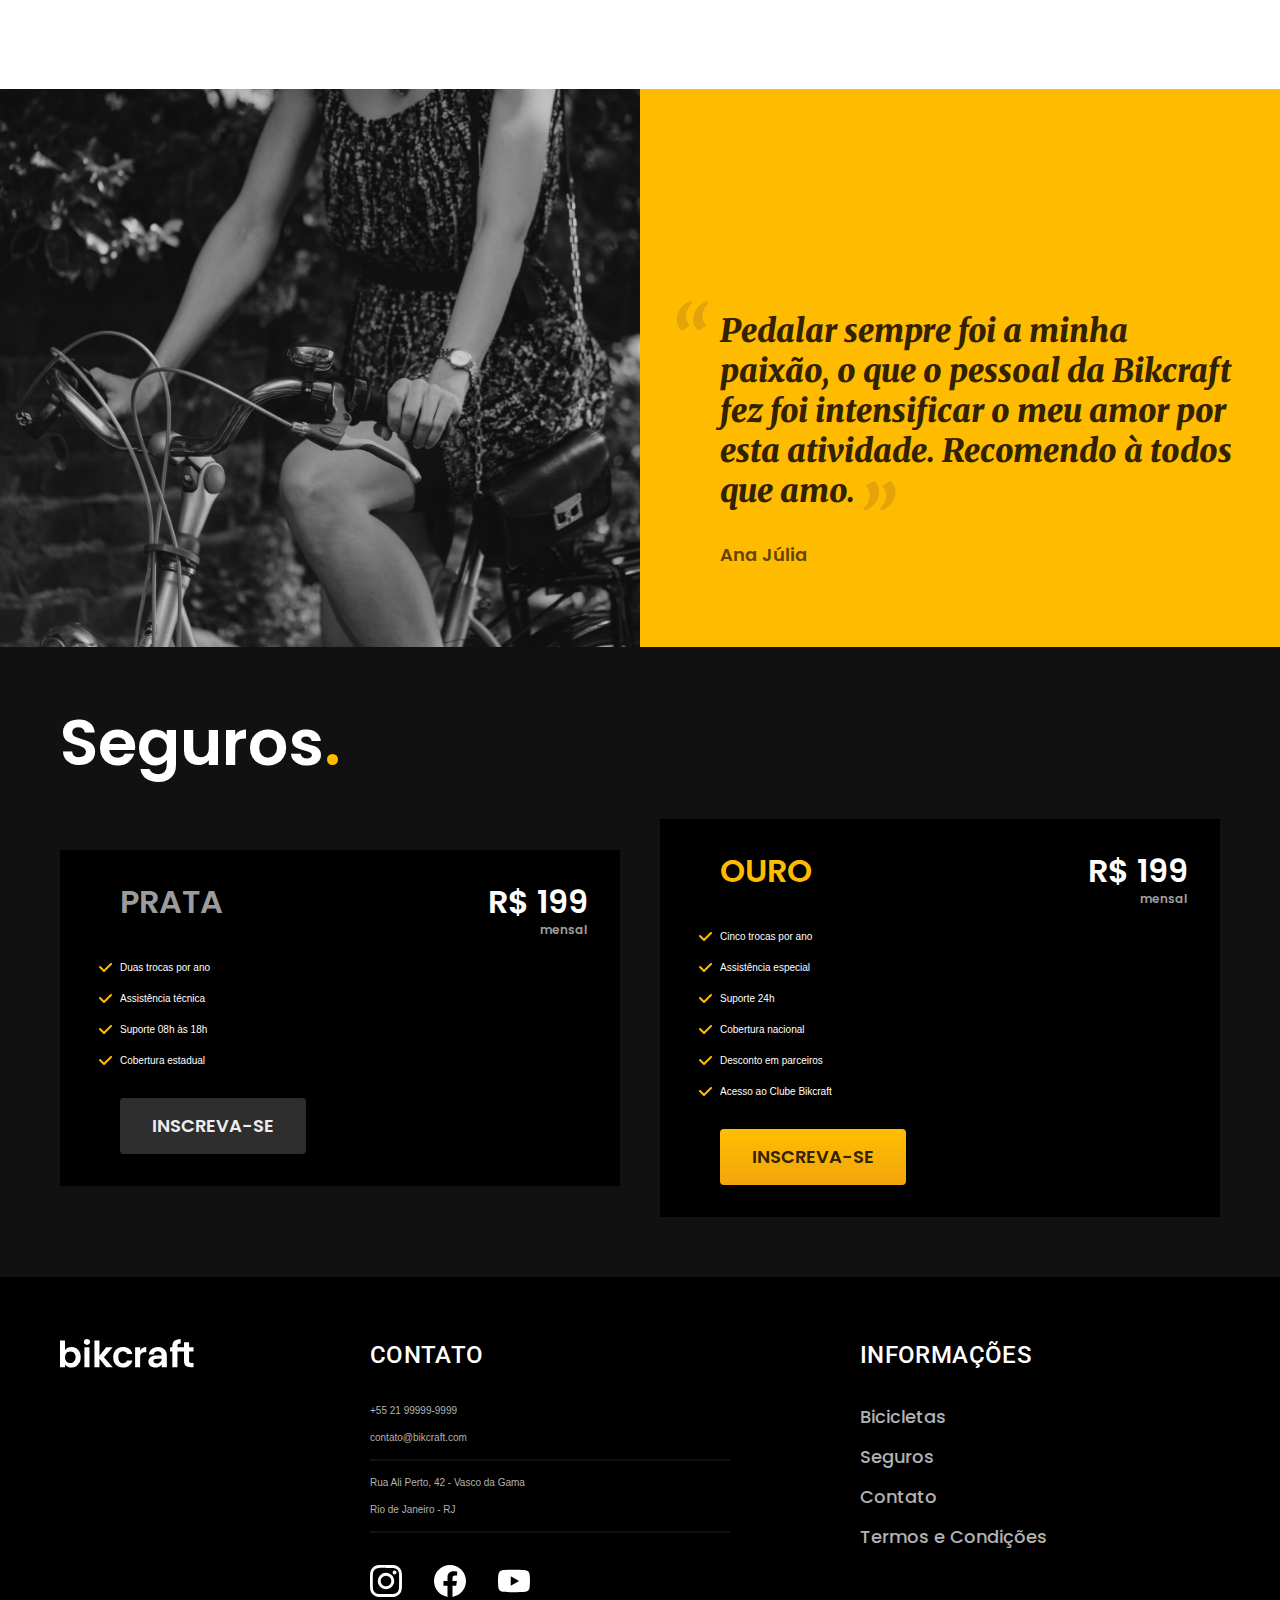
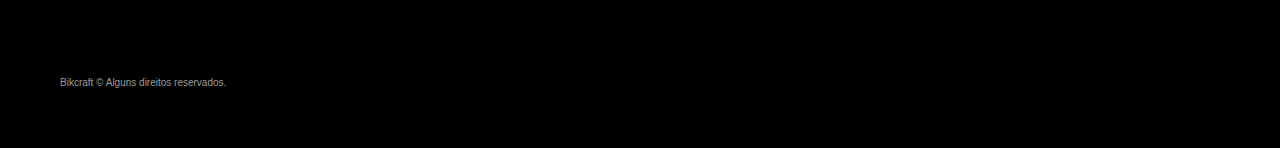
==== commit 019b9646: "Criação e finalização da pagina terms.html, criação da folha terms.css e adição de código em compone" ====
--- a/index.html
+++ b/index.html
@@ -6,7 +6,7 @@
   <meta name="viewport" content="width=device-width, initial-scale=1.0">
 
   <meta name="description" content="Bicicletas elétricas de alta precisão e qualidade, feitas sob medida para o cliente. Explore o mundo na sua velocidade com a Bikcraft.">
-  <title>Bikcraft - Bicicletas Elétricas</title>
+  <title>Bikcraft | Bicicletas Elétricas</title>
 
 
   <link rel="stylesheet" href="css/style.css">
--- a/css/style.css
+++ b/css/style.css
@@ -20,5 +20,8 @@
 /* seguros de biciletas */
 @import url(insurance/insurances.css);
 
+/* termos e condições */
+@import url(terms/terms.css);
 
 
+
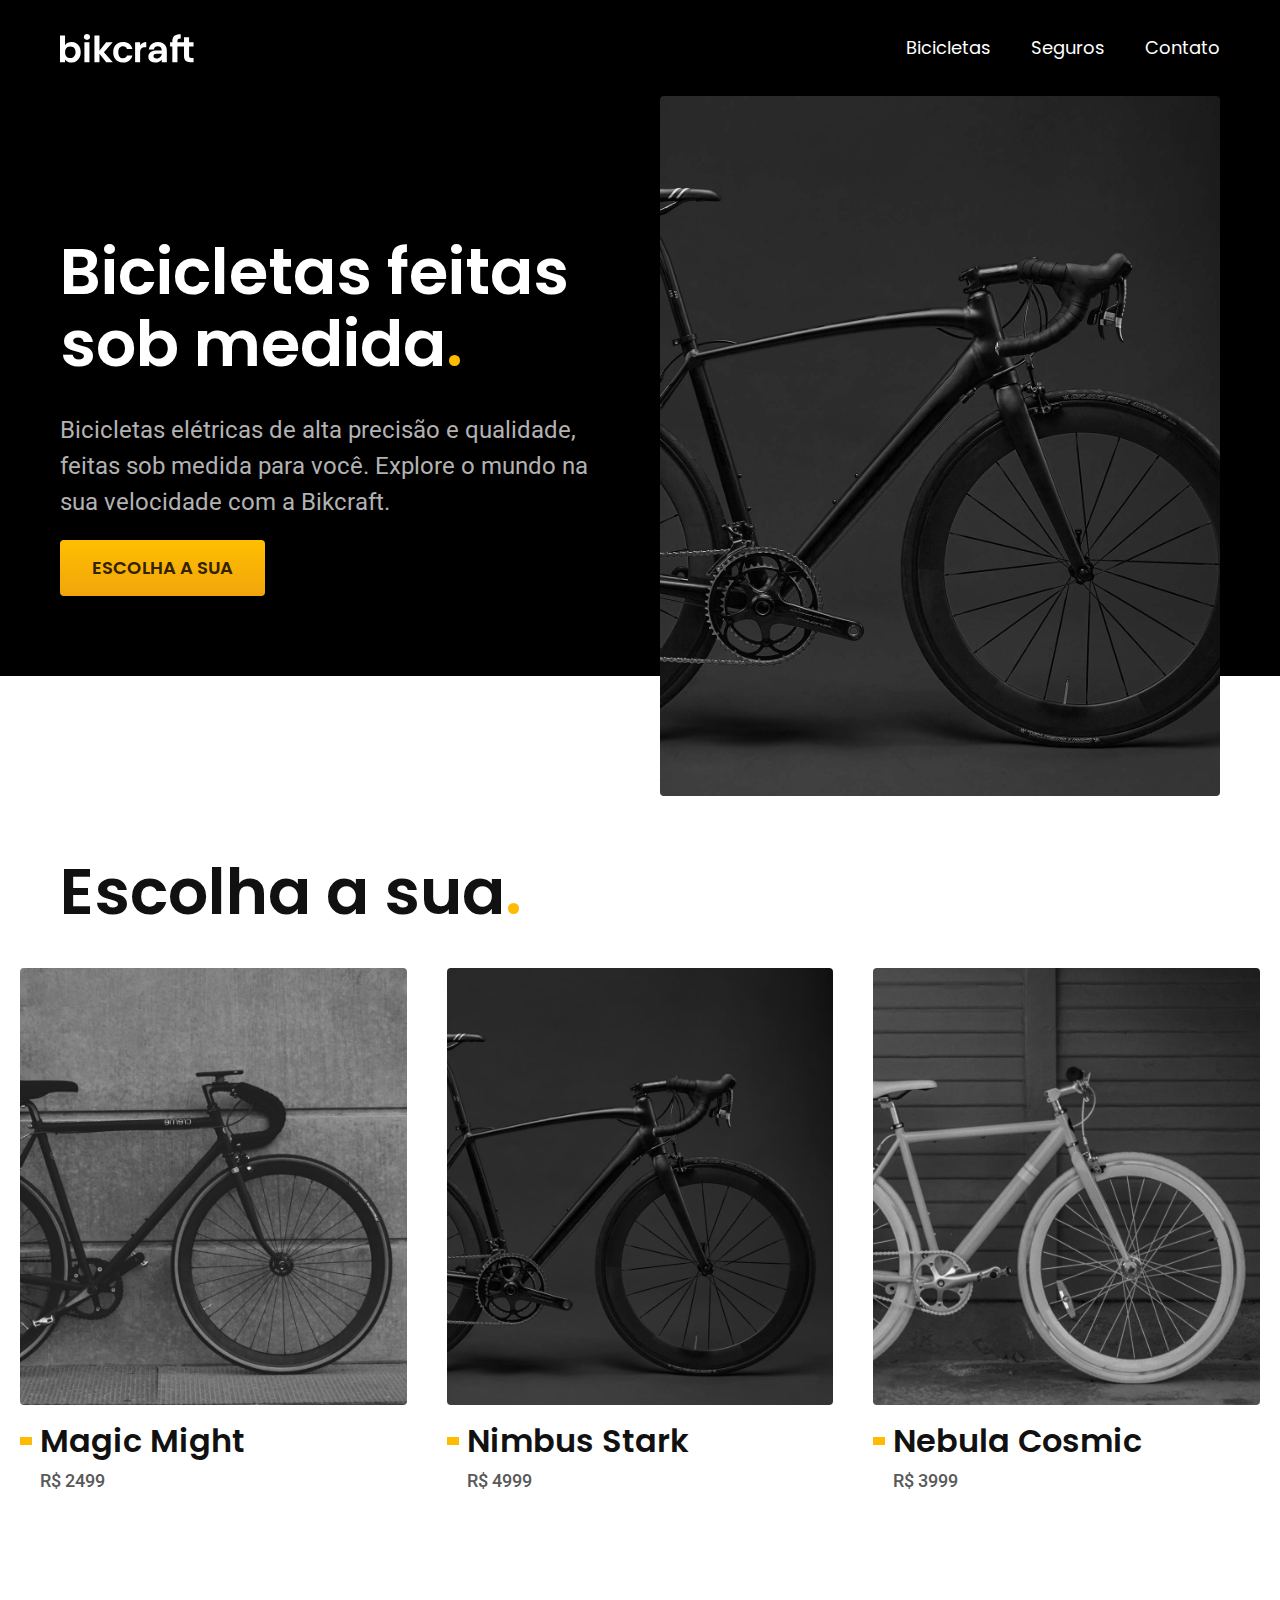
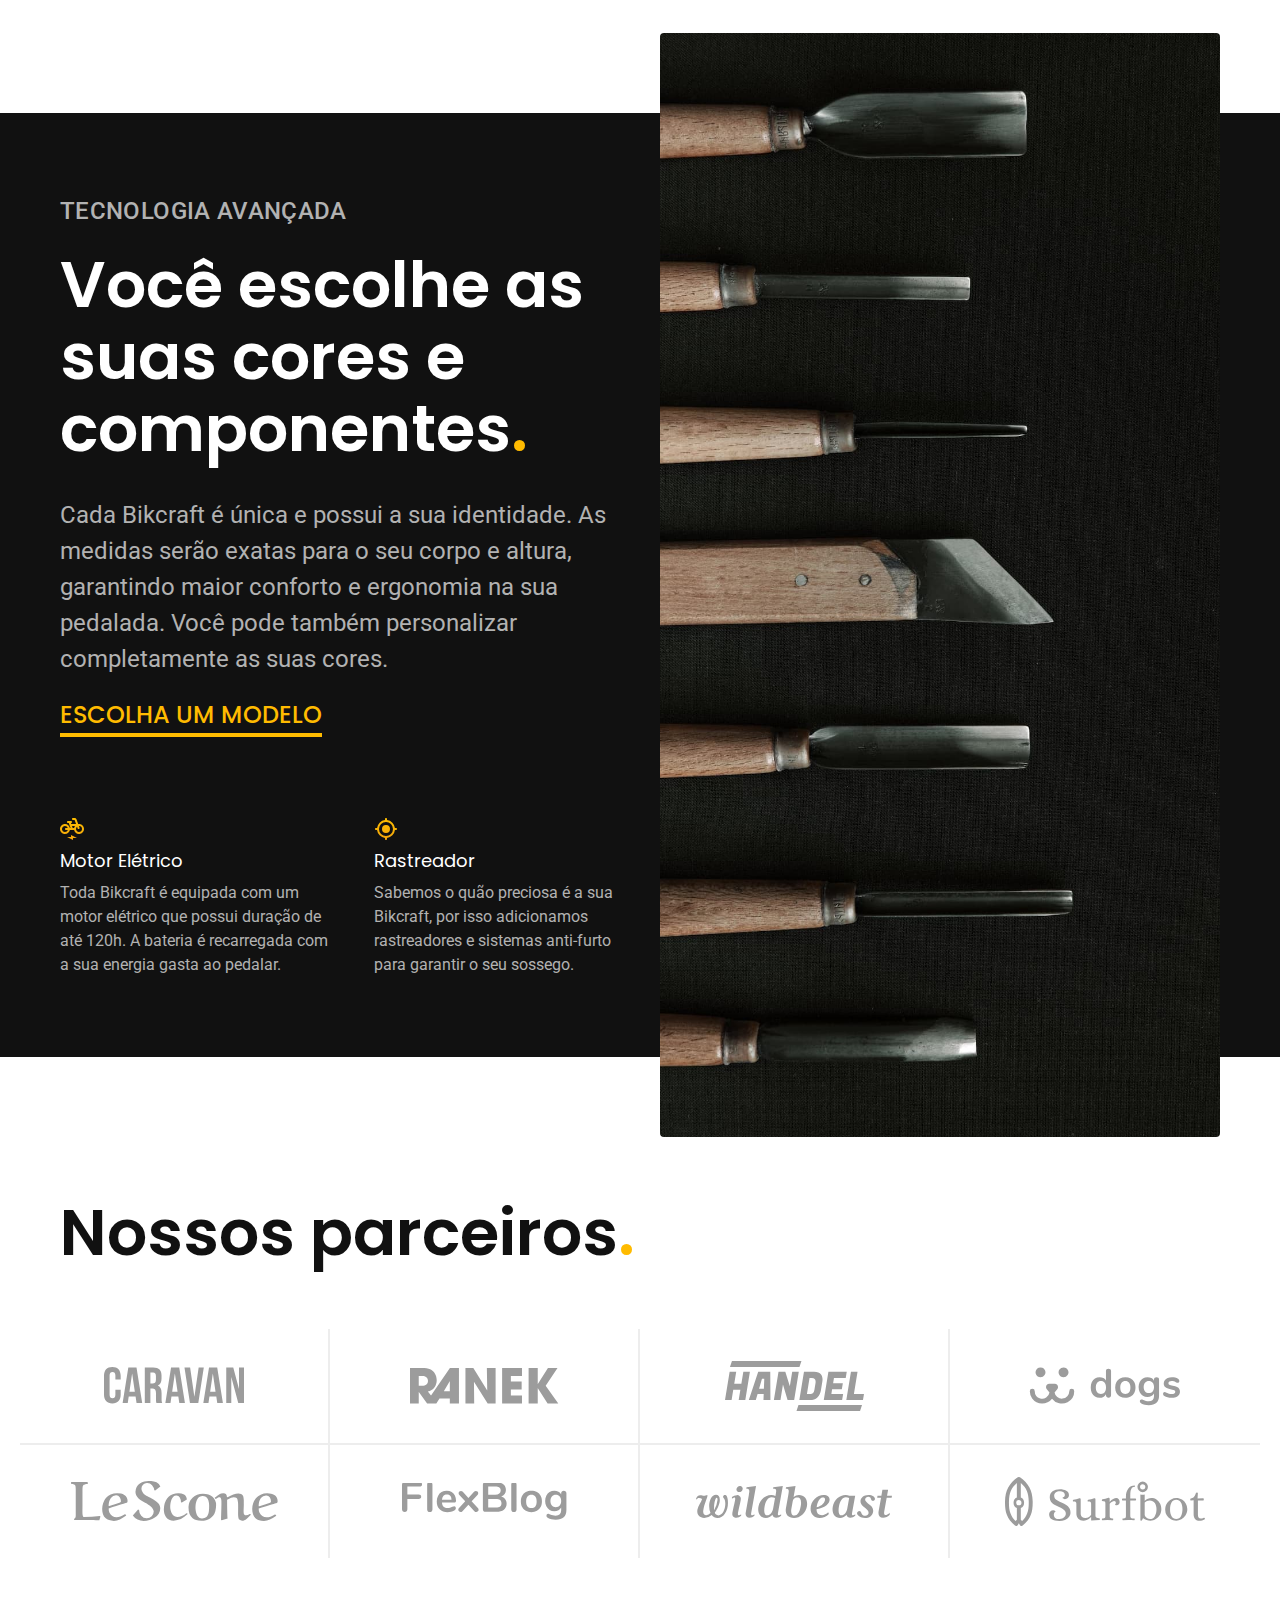
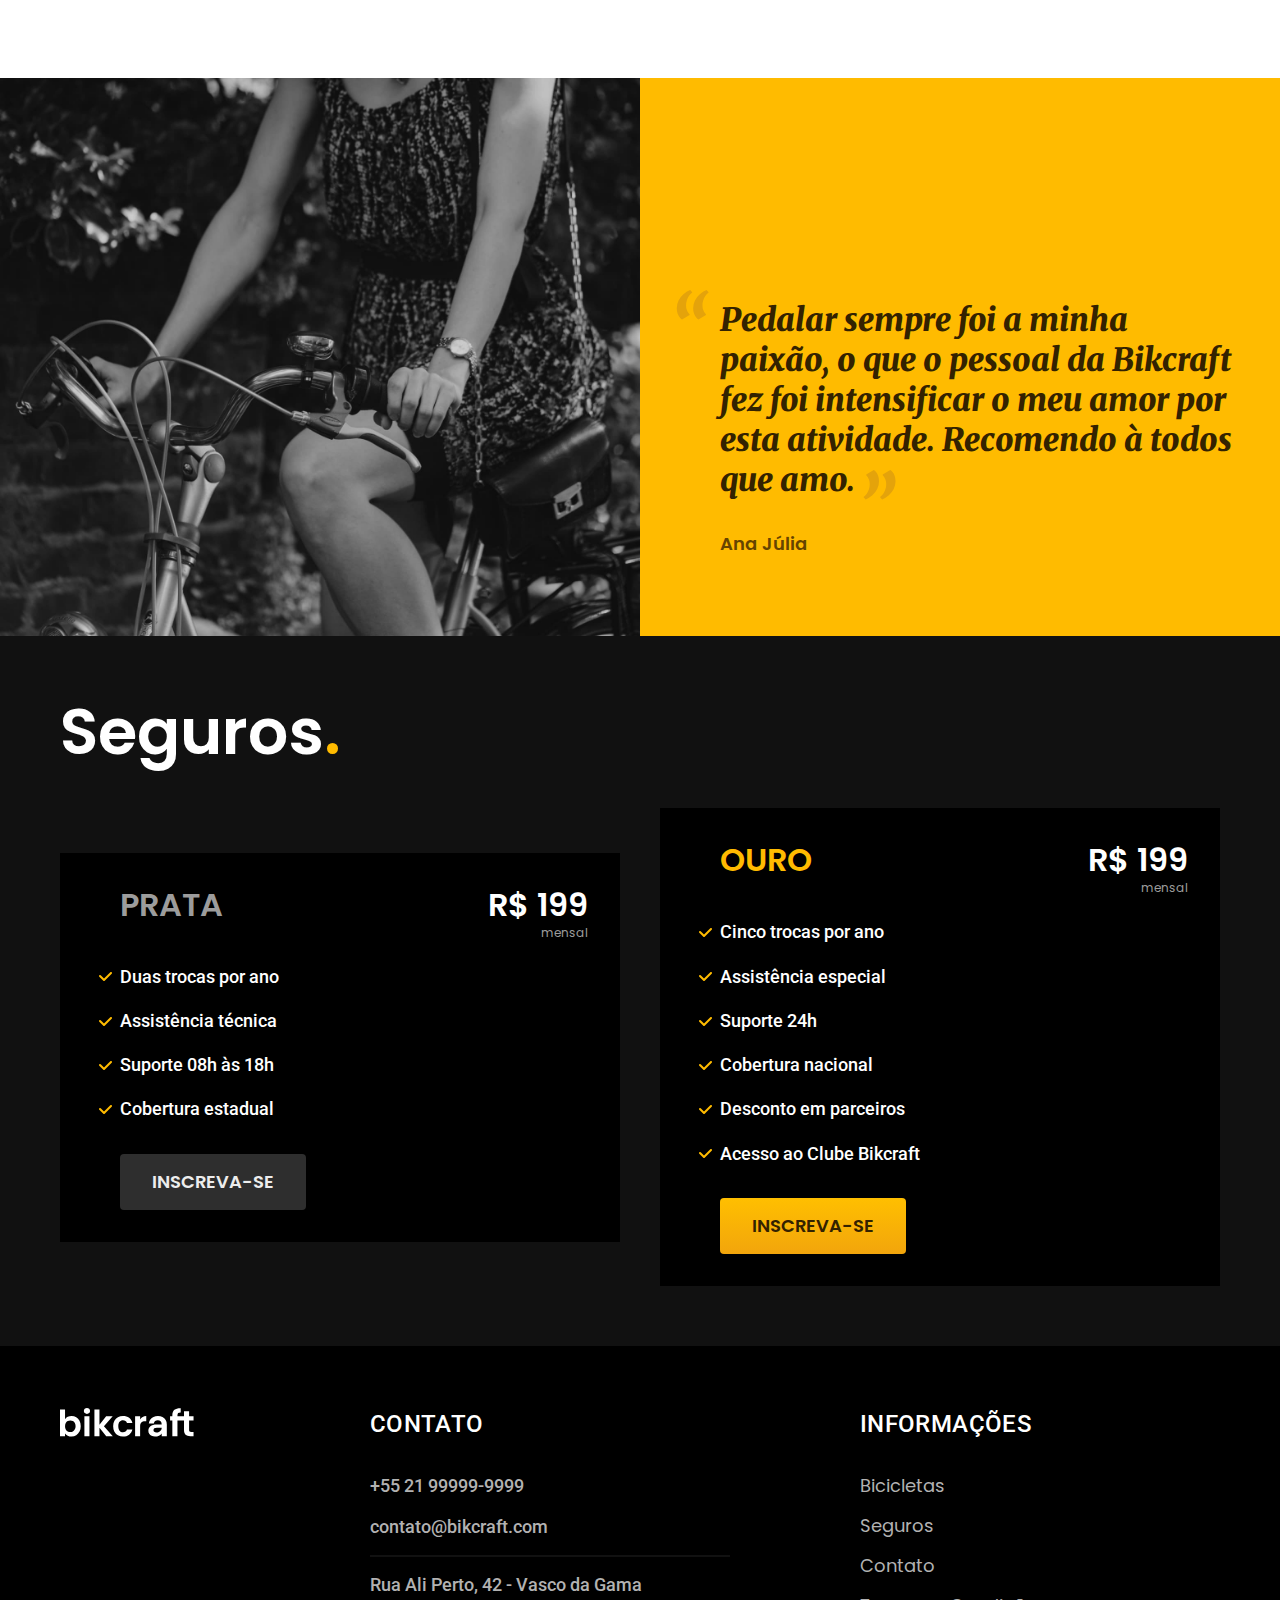
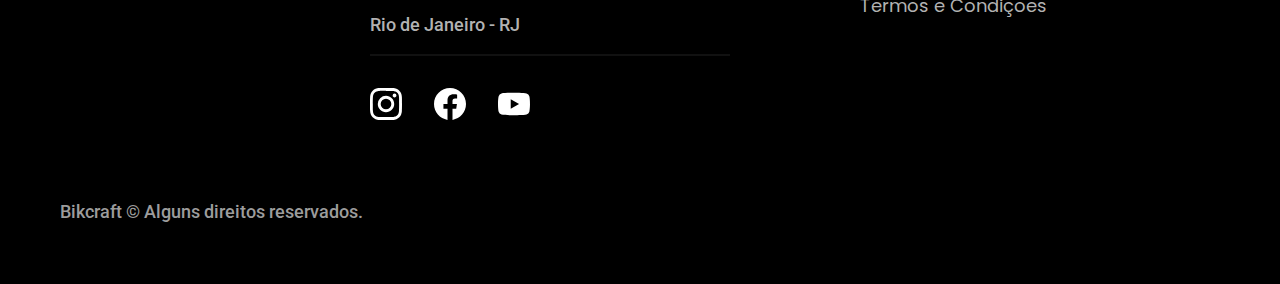
==== commit b9567689: "finalização das paginas internas bikes(magic, nebula, nimbus.html) criação e finalização das folhas " ====
--- a/index.html
+++ b/index.html
@@ -22,8 +22,8 @@
       </a>
       <nav class="nav" aria-label="primaria">
         <ul class="nav__menu font-1-m color-0">
-          <li><a class="nav__items" href="">Bicicletas</a></li>
-          <li><a class="nav__items" href="">Seguros</a></li>
+          <li><a class="nav__items" href="/bikes.html">Bicicletas</a></li>
+          <li><a class="nav__items" href="/insurance.html">Seguros</a></li>
           <li><a class="nav__items" href="">Contato</a></li>
         </ul>
       </nav>
@@ -35,7 +35,7 @@
       <div class="main__text">
         <h1 class="font-1-xxl color-0">Bicicletas feitas sob medida<span class="color-p1">.</span></h1>
         <p class="font-2-l color-5">Bicicletas elétricas de alta precisão e qualidade, feitas sob medida para você. Explore o mundo na sua velocidade com a Bikcraft.</p>
-        <a class="button" href="#">Escolha a sua</a>
+        <a class="button" href="bikes.html">Escolha a sua</a>
       </div>
       <!-- img diretamente no grid é problematico, comportamento diferente em browsers, sempre envolver com uma div ou picture -->
       <div class="main__image">
@@ -49,21 +49,21 @@
 
     <ul class="bikescard__list">
       <li>
-        <a href="#">
+        <a href="/bikes/magic.html">
           <img src="./img/bicicletas/magic-home.jpg" alt="bicicleta preta">
           <h3 class="font-1-xl">Magic Might</h3>
           <span class="font-2-m color-8">R$ 2499</span>
         </a>
       </li>
       <li>
-        <a href="#">
+        <a href="/bikes/nimbus.html">
           <img src="./img/bicicletas/nimbus-home.jpg" alt="bicicleta preta">
           <h3 class="font-1-xl">Nimbus Stark</h3>
           <span class="font-2-m color-8">R$ 4999</span>
         </a>
       </li>
       <li>
-        <a href="#">
+        <a href="/bikes/nebula.html">
           <img src="./img/bicicletas/nebula-home.jpg" alt="bicicleta preta">
           <h3 class="font-1-xl">Nebula Cosmic</h3>
           <span class="font-2-m color-8">R$ 3999</span>
@@ -78,7 +78,7 @@
         <span class="font-2-l-b color-5">Tecnologia Avançada</span>
         <h2 class="font-1-xxl color-0">Você escolhe as suas cores e componentes<span class="color-p1">.</span></h2>
         <p class="font-2-l color-5">Cada Bikcraft é única e possui a sua identidade. As medidas serão exatas para o seu corpo e altura, garantindo maior conforto e ergonomia na sua pedalada. Você pode também personalizar completamente as suas cores.</p>
-        <a href="#" class="content__link font-1-l color-p1">Escolha um modelo</a>
+        <a href="/bikes.html" class="content__link font-1-l color-p1">Escolha um modelo</a>
         <div class="content__benefits">
           <div>
             <img src="img/icones/eletrica.svg" alt="">
@@ -186,10 +186,10 @@
         <h3 class="font-2-l-b color-0">Informações</h3>
         <nav>
           <ul class="font-1-m color-5">
-            <li><a href="">Bicicletas</a></li>
-          <li><a href="">Seguros</a></li>
-          <li><a href="">Contato</a></li>
-          <li><a href="">Termos e Condições</a></li>
+            <li><a href="/bikes.html">Bicicletas</a></li>
+            <li><a href="/insurance.html">Seguros</a></li>
+            <li><a href="">Contato</a></li>
+            <li><a href="/terms.html">Termos e Condições</a></li>
           </ul>
         </nav>
       </div>
--- a/css/style.css
+++ b/css/style.css
@@ -16,9 +16,15 @@
 
 /* lista de bicicletas a venda */
 @import url(bikes/bikes-list.css);
+@import url(bikes/bikes.css);
 
+/* site interno bicleta nimbus */
+@import url(bike/bike.css);
+@import url(bike/insurance-bike.css);
 /* seguros de biciletas */
-@import url(insurance/insurances.css);
+@import url(insurance/insurance.css);
+@import url(insurance/advantage.css);
+@import url(insurance/question.css);
 
 /* termos e condições */
 @import url(terms/terms.css);
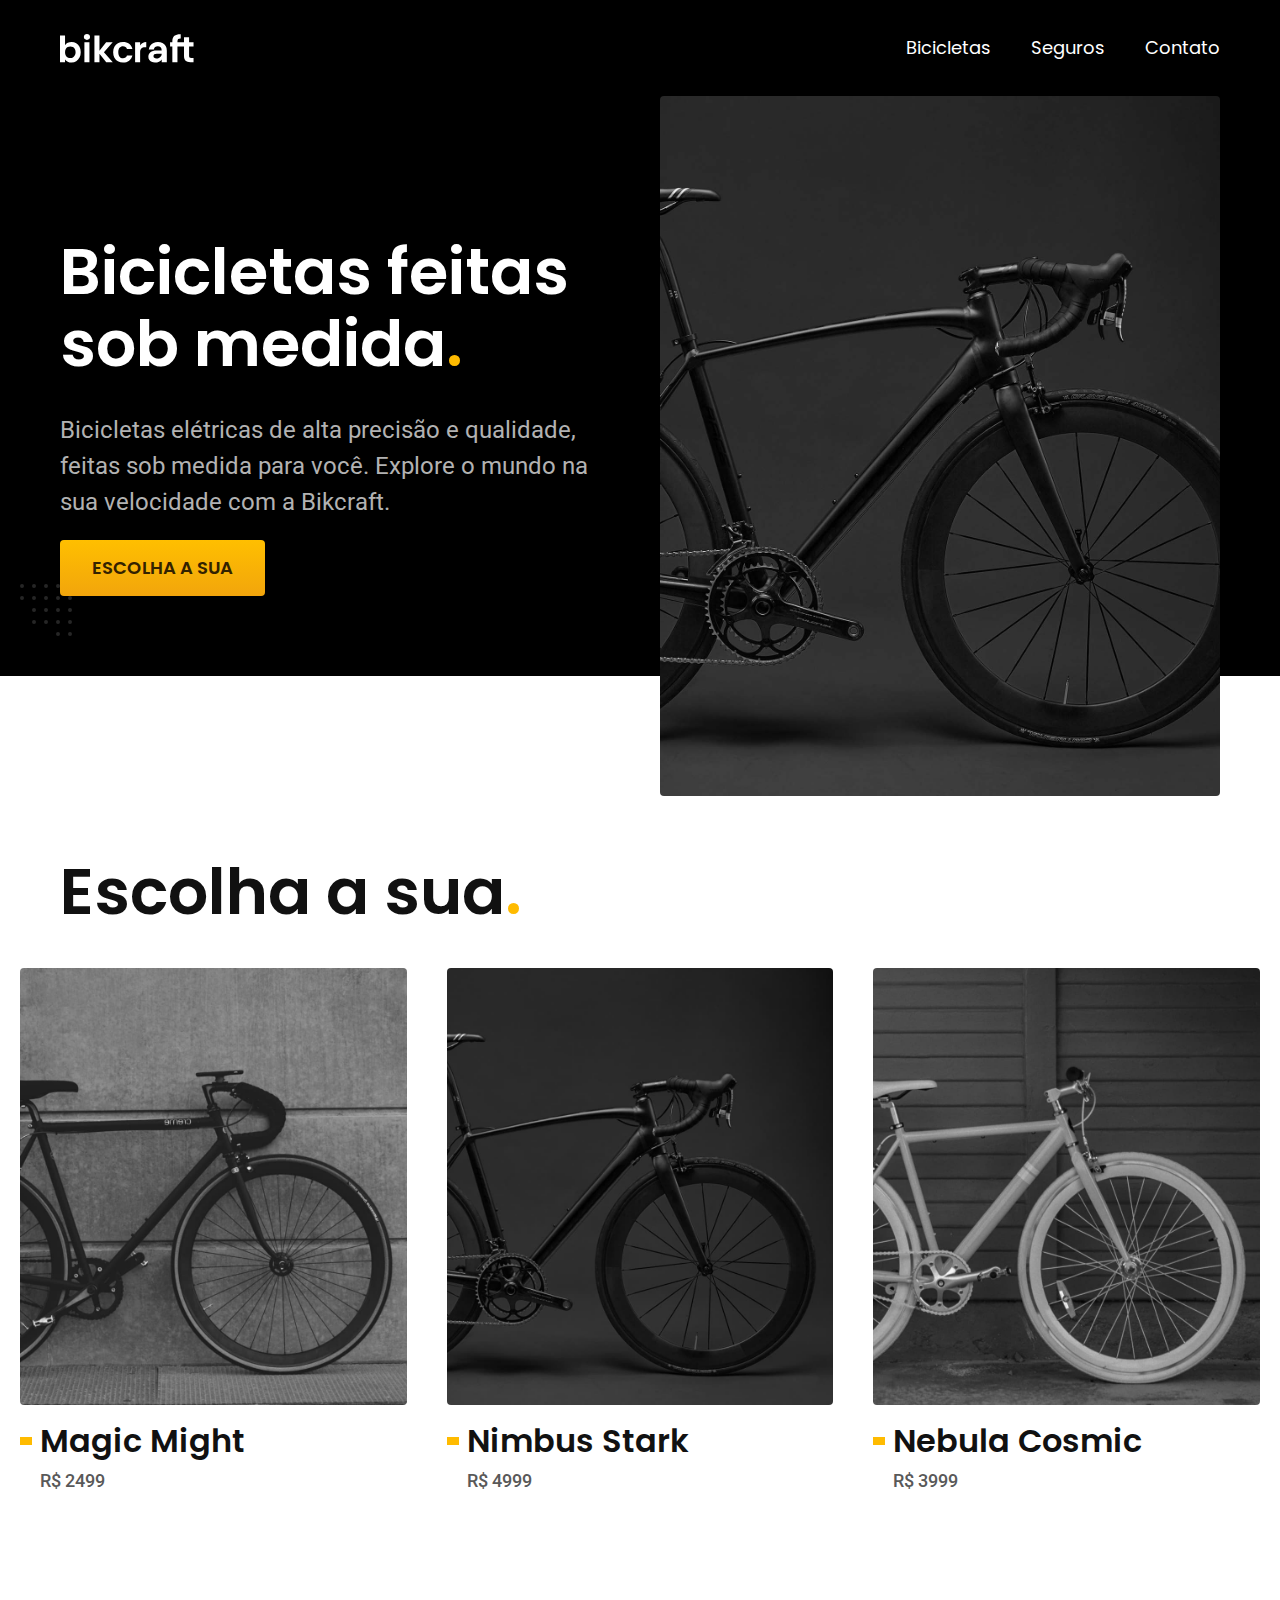
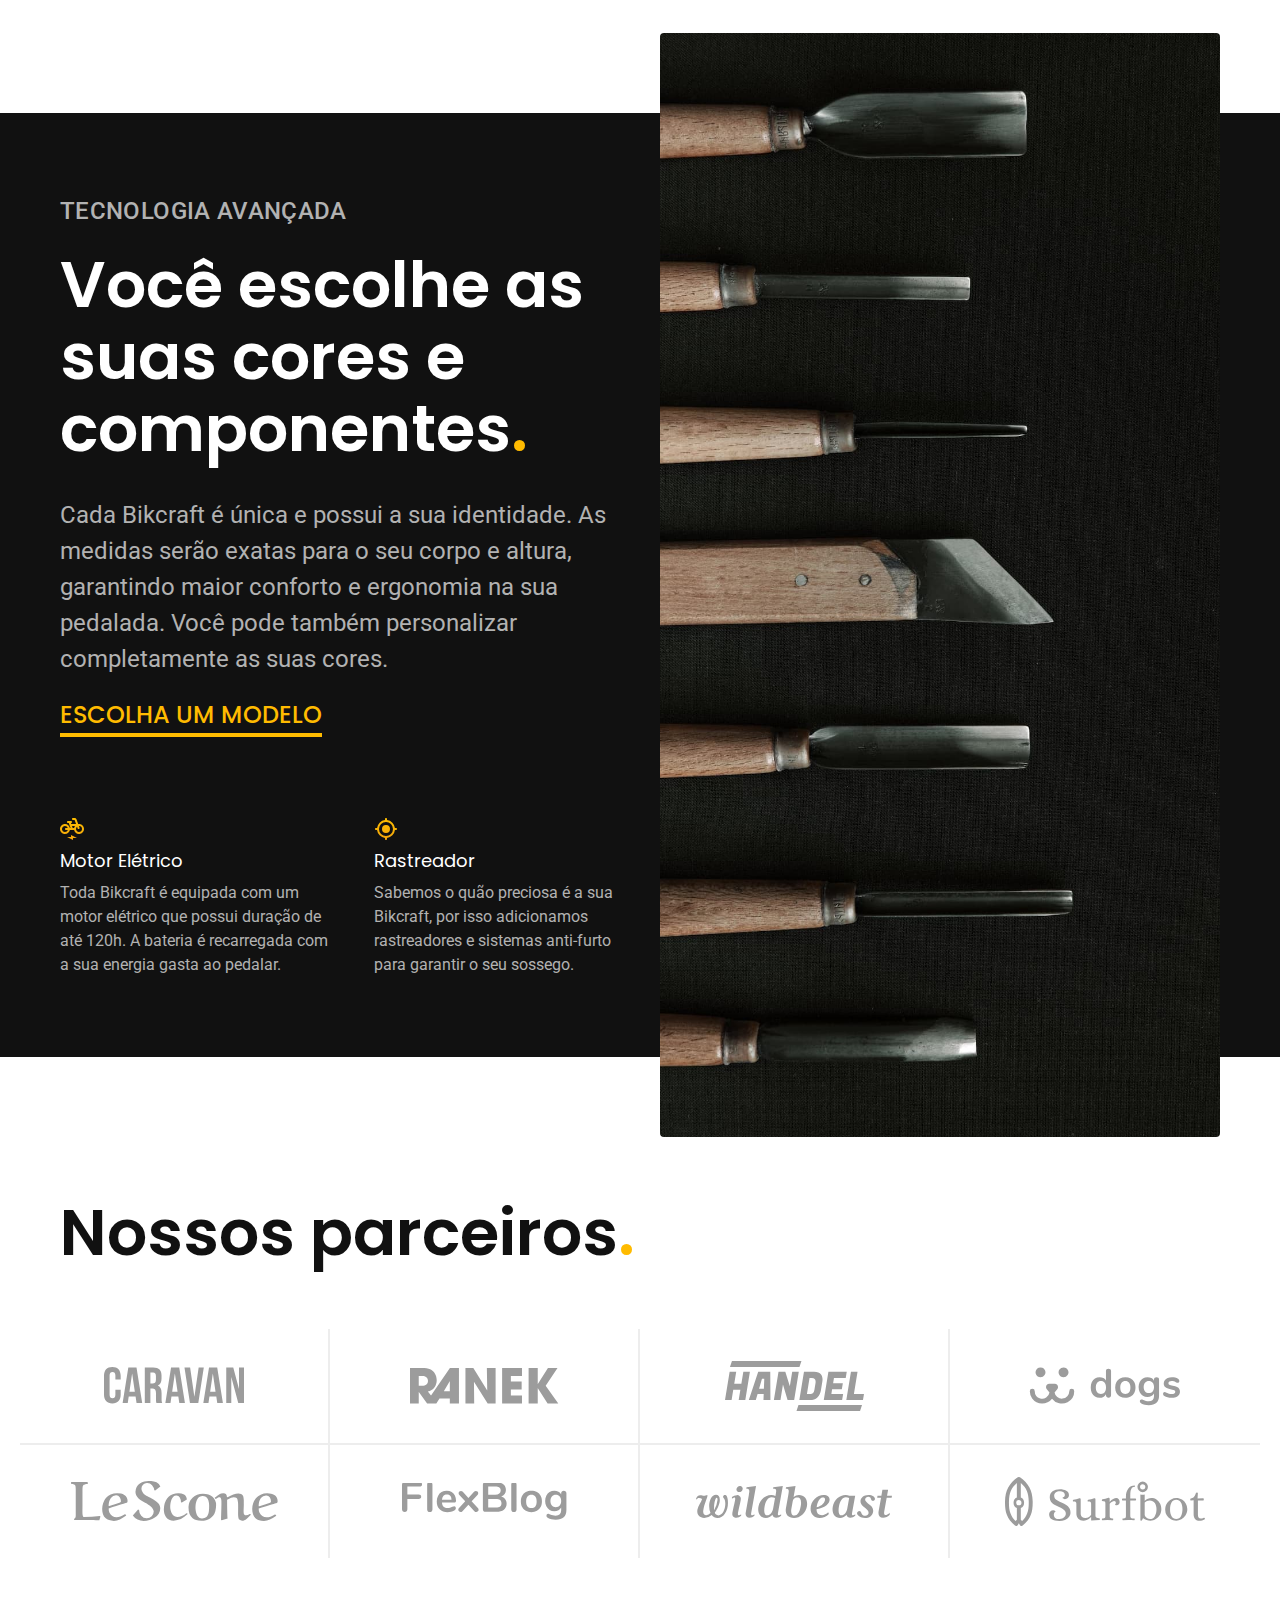
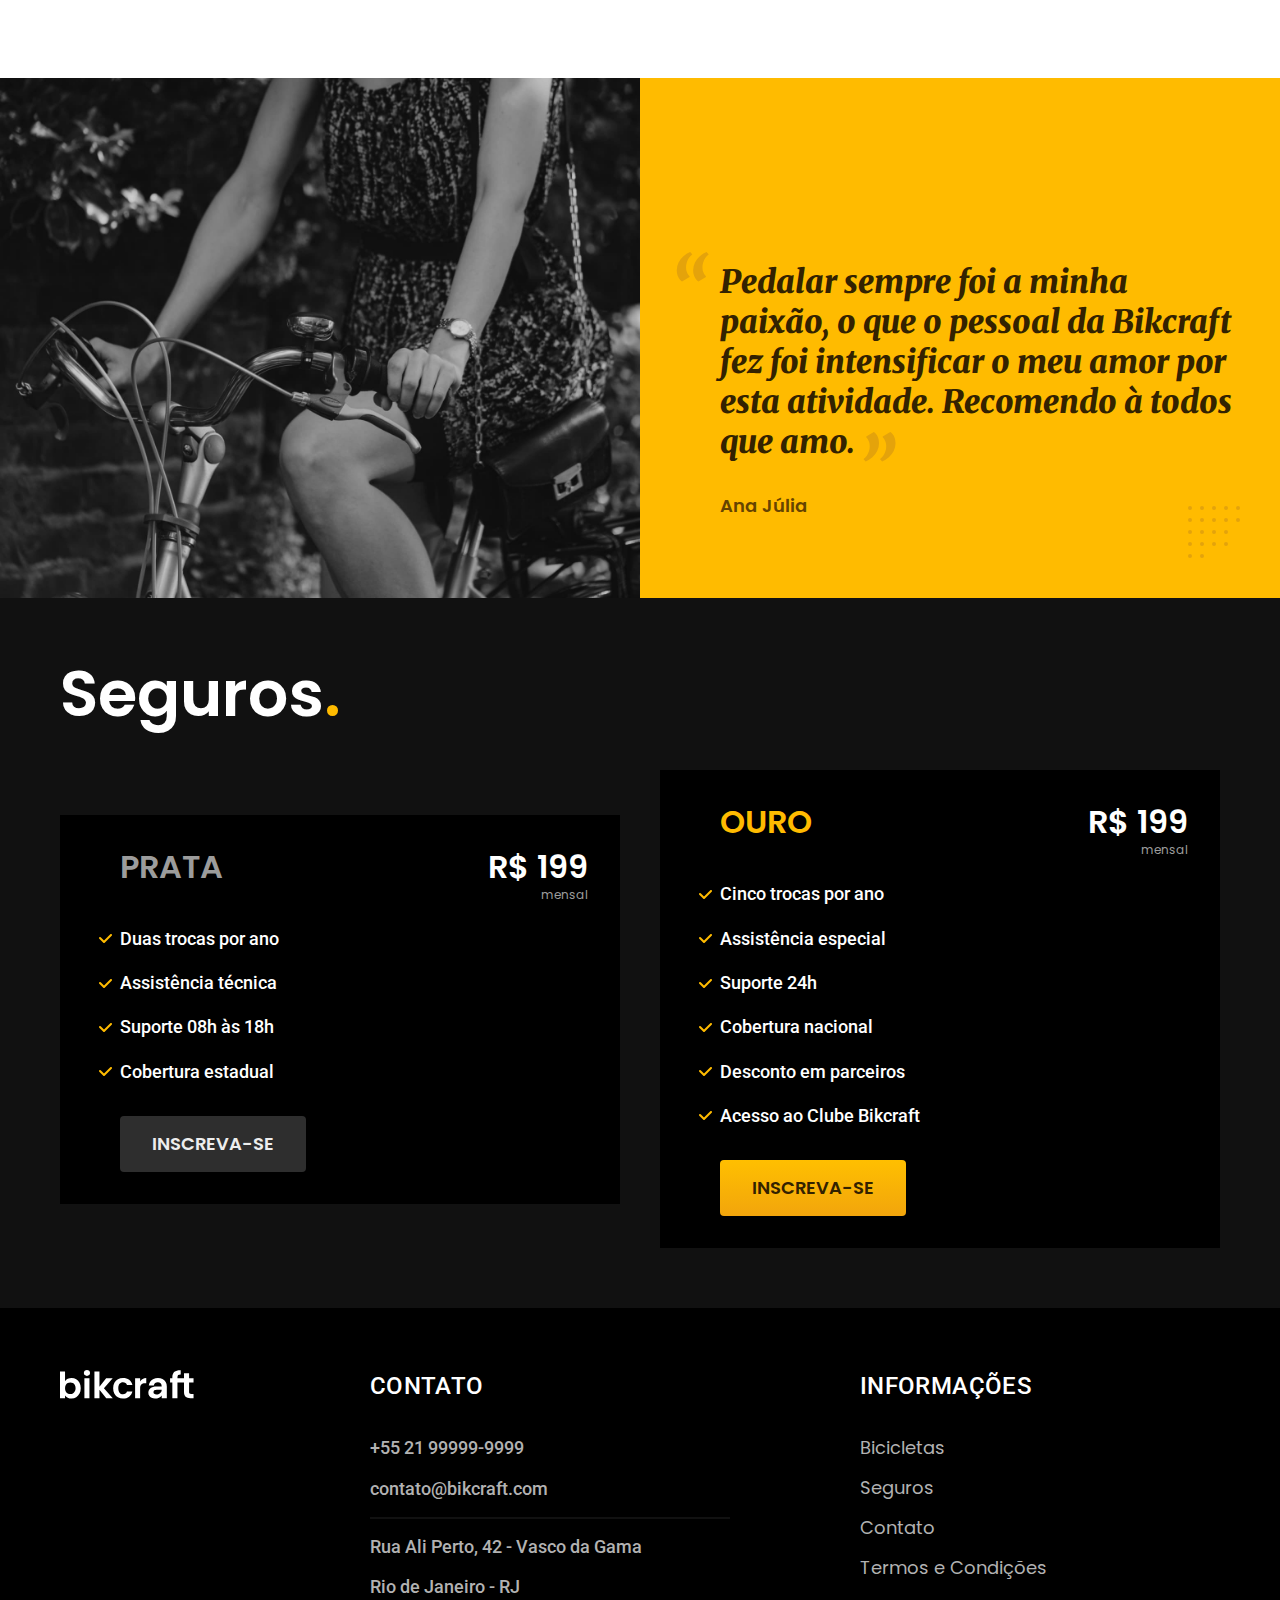
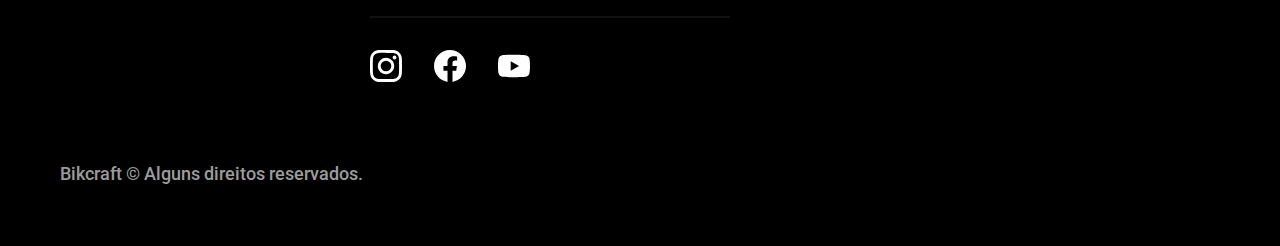
==== commit 29a69ea9: "finalização da página budget.html, finalização da folha budget.css" ====
--- a/index.html
+++ b/index.html
@@ -1,5 +1,6 @@
 <!DOCTYPE html>
 <html lang="pt-br">
+
 <head>
   <meta charset="UTF-8">
   <meta http-equiv="X-UA-Compatible" content="IE=edge">
@@ -8,17 +9,19 @@
   <meta name="description" content="Bicicletas elétricas de alta precisão e qualidade, feitas sob medida para o cliente. Explore o mundo na sua velocidade com a Bikcraft.">
   <title>Bikcraft | Bicicletas Elétricas</title>
 
-
+  <link rel="preload" href="/css/style.css" as="style">
   <link rel="stylesheet" href="css/style.css">
   <link rel="preconnect" href="https://fonts.googleapis.com">
   <link rel="preconnect" href="https://fonts.gstatic.com" crossorigin>
   <link href="https://fonts.googleapis.com/css2?family=Merriweather:ital,wght@1,900&family=Poppins:wght@400;600&family=Roboto:wght@400;500&display=swap" rel="stylesheet">
 </head>
+
 <body>
   <header class="header--bg">
     <div class="header--container layout--alignment">
-      <a href="./">
-        <img class="header__logo" src="img/bikcraft.svg" alt="logo da marca Bikcraft">
+      <a href="/index.html">
+        <!-- essa é a maneira certa de se adicionar uma imagem -->
+        <img class="header__logo" width="136" height="32" src="img/bikcraft.svg" alt="logo da marca Bikcraft">
       </a>
       <nav class="nav" aria-label="primaria">
         <ul class="nav__menu font-1-m color-0">
@@ -38,9 +41,12 @@
         <a class="button" href="bikes.html">Escolha a sua</a>
       </div>
       <!-- img diretamente no grid é problematico, comportamento diferente em browsers, sempre envolver com uma div ou picture -->
-      <div class="main__image">
-        <img src="img/fotos/introducao.jpg" alt="bicicleta elétrica preta">
-      </div>
+      <picture class="main__image">
+        <!-- vai ser carregada essa quando a largura dá pagina for menor que 800px -->
+        <source media="(max-width: 800px)" srcset="/img/bicicletas/nimbus.jpg">
+        <!-- essa vai ser carregaga quando for maior ou igual a 800px -->
+        <img src="img/fotos/introducao.jpg" width="1280" height="1600" alt="bicicleta elétrica preta">
+      </picture>
     </div>
   </main>
 
@@ -196,6 +202,7 @@
       <p class="footer__copy font-2-m color-6">Bikcraft © Alguns direitos reservados.</p>
     </div>
   </footer>
-  
+
 </body>
+
 </html>--- a/css/style.css
+++ b/css/style.css
@@ -1,14 +1,15 @@
-/* Utilitários e componentes */
+/* Css utilitário e componentes */
 @import url(utilities/colors.css);
 @import url(utilities/typography.css);
 @import url(utilities/components.css);
+@import url(/css/utilities/form.css);
 
-/* global */
+/* Estilos globais */
 @import url(global/global.css);
 @import url(global/header.css);
 @import url(global/footer.css);
 
-/* Página index */
+/*Página index */
 @import url(home/main.css);
 @import url(home/technology.css);
 @import url(home/partners.css);
@@ -21,10 +22,18 @@
 /* site interno bicleta nimbus */
 @import url(bike/bike.css);
 @import url(bike/insurance-bike.css);
+
 /* seguros de biciletas */
 @import url(insurance/insurance.css);
 @import url(insurance/advantage.css);
 @import url(insurance/question.css);
+
+/* Pagina de contato e store */
+@import url(/css/contact/contact.css);
+@import url(/css/contact/store.css);
+
+/* Orçamento */
+@import url(budget/budget.css);
 
 /* termos e condições */
 @import url(terms/terms.css);
--- a/css/style.css
+++ b/css/style.css
@@ -1,14 +1,15 @@
-/* Utilitários e componentes */
+/* Css utilitário e componentes */
 @import url(utilities/colors.css);
 @import url(utilities/typography.css);
 @import url(utilities/components.css);
+@import url(/css/utilities/form.css);
 
-/* global */
+/* Estilos globais */
 @import url(global/global.css);
 @import url(global/header.css);
 @import url(global/footer.css);
 
-/* Página index */
+/*Página index */
 @import url(home/main.css);
 @import url(home/technology.css);
 @import url(home/partners.css);
@@ -21,10 +22,18 @@
 /* site interno bicleta nimbus */
 @import url(bike/bike.css);
 @import url(bike/insurance-bike.css);
+
 /* seguros de biciletas */
 @import url(insurance/insurance.css);
 @import url(insurance/advantage.css);
 @import url(insurance/question.css);
+
+/* Pagina de contato e store */
+@import url(/css/contact/contact.css);
+@import url(/css/contact/store.css);
+
+/* Orçamento */
+@import url(budget/budget.css);
 
 /* termos e condições */
 @import url(terms/terms.css);
